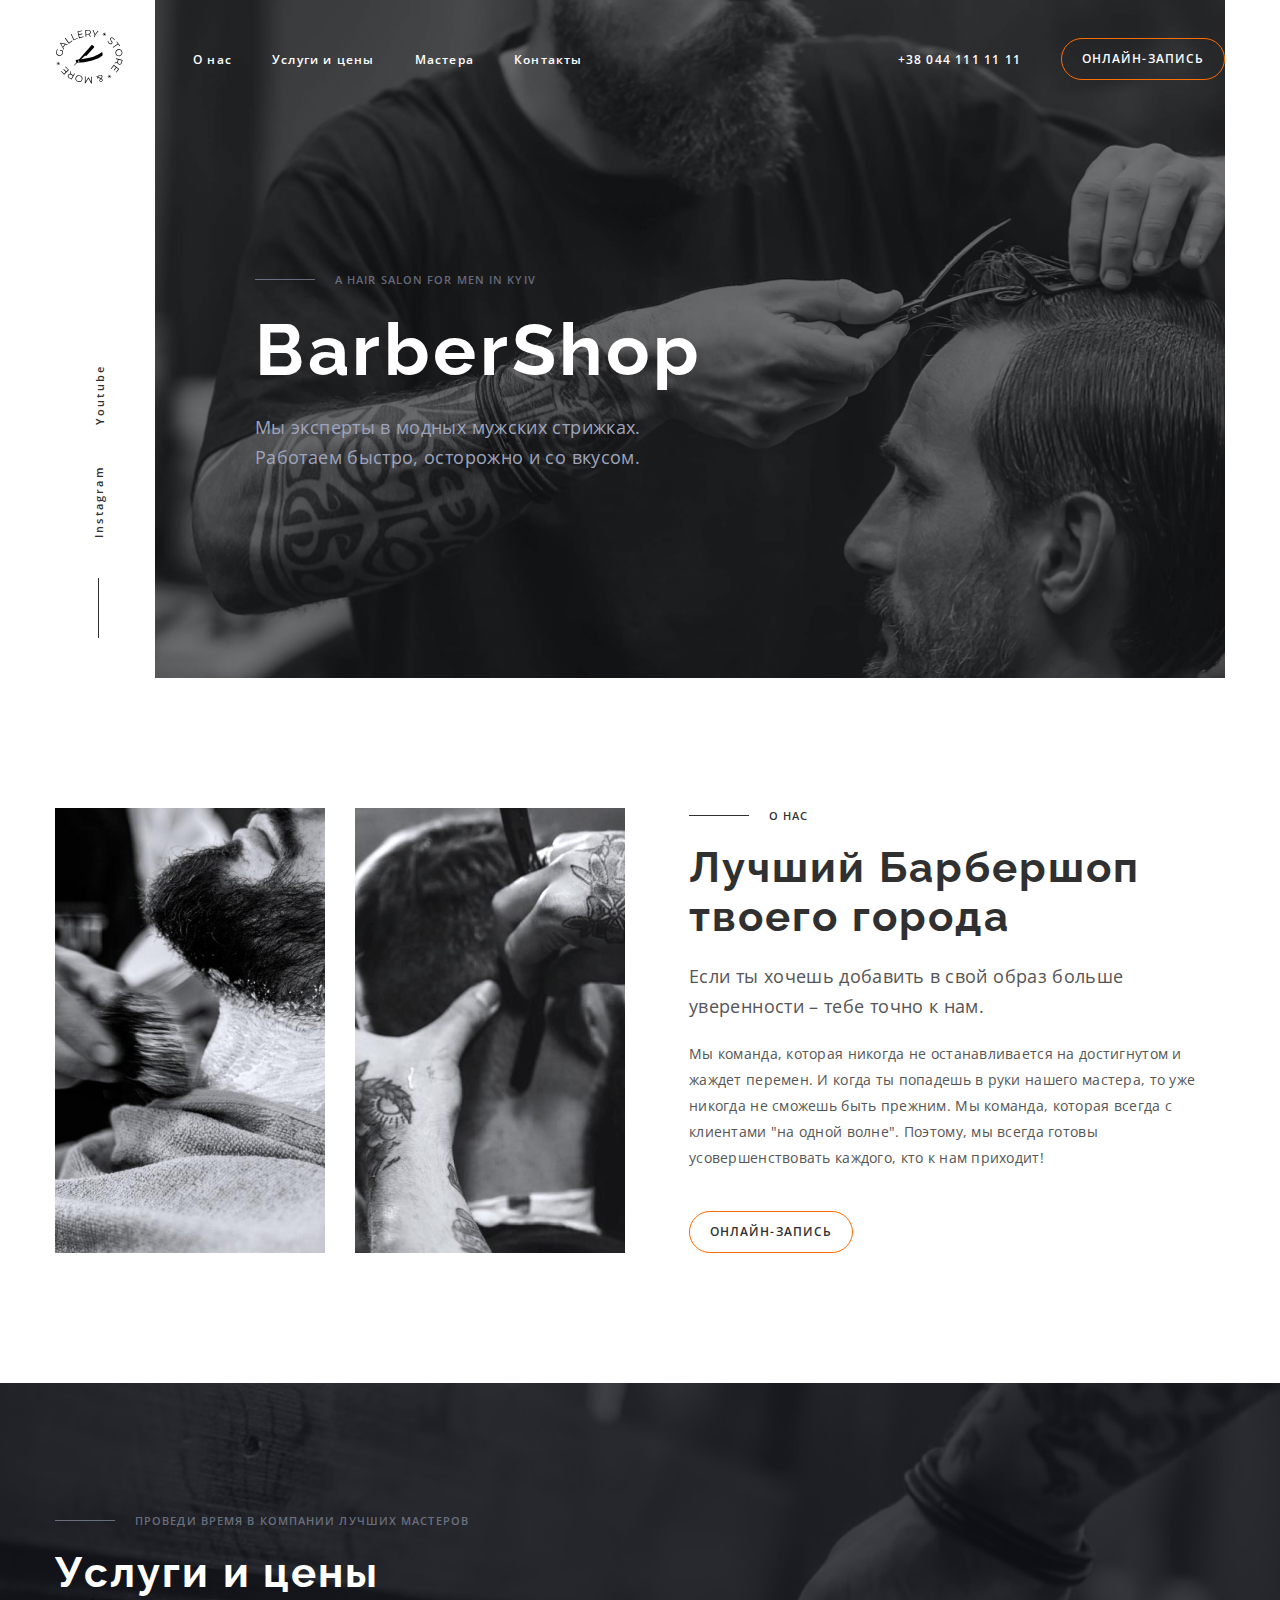
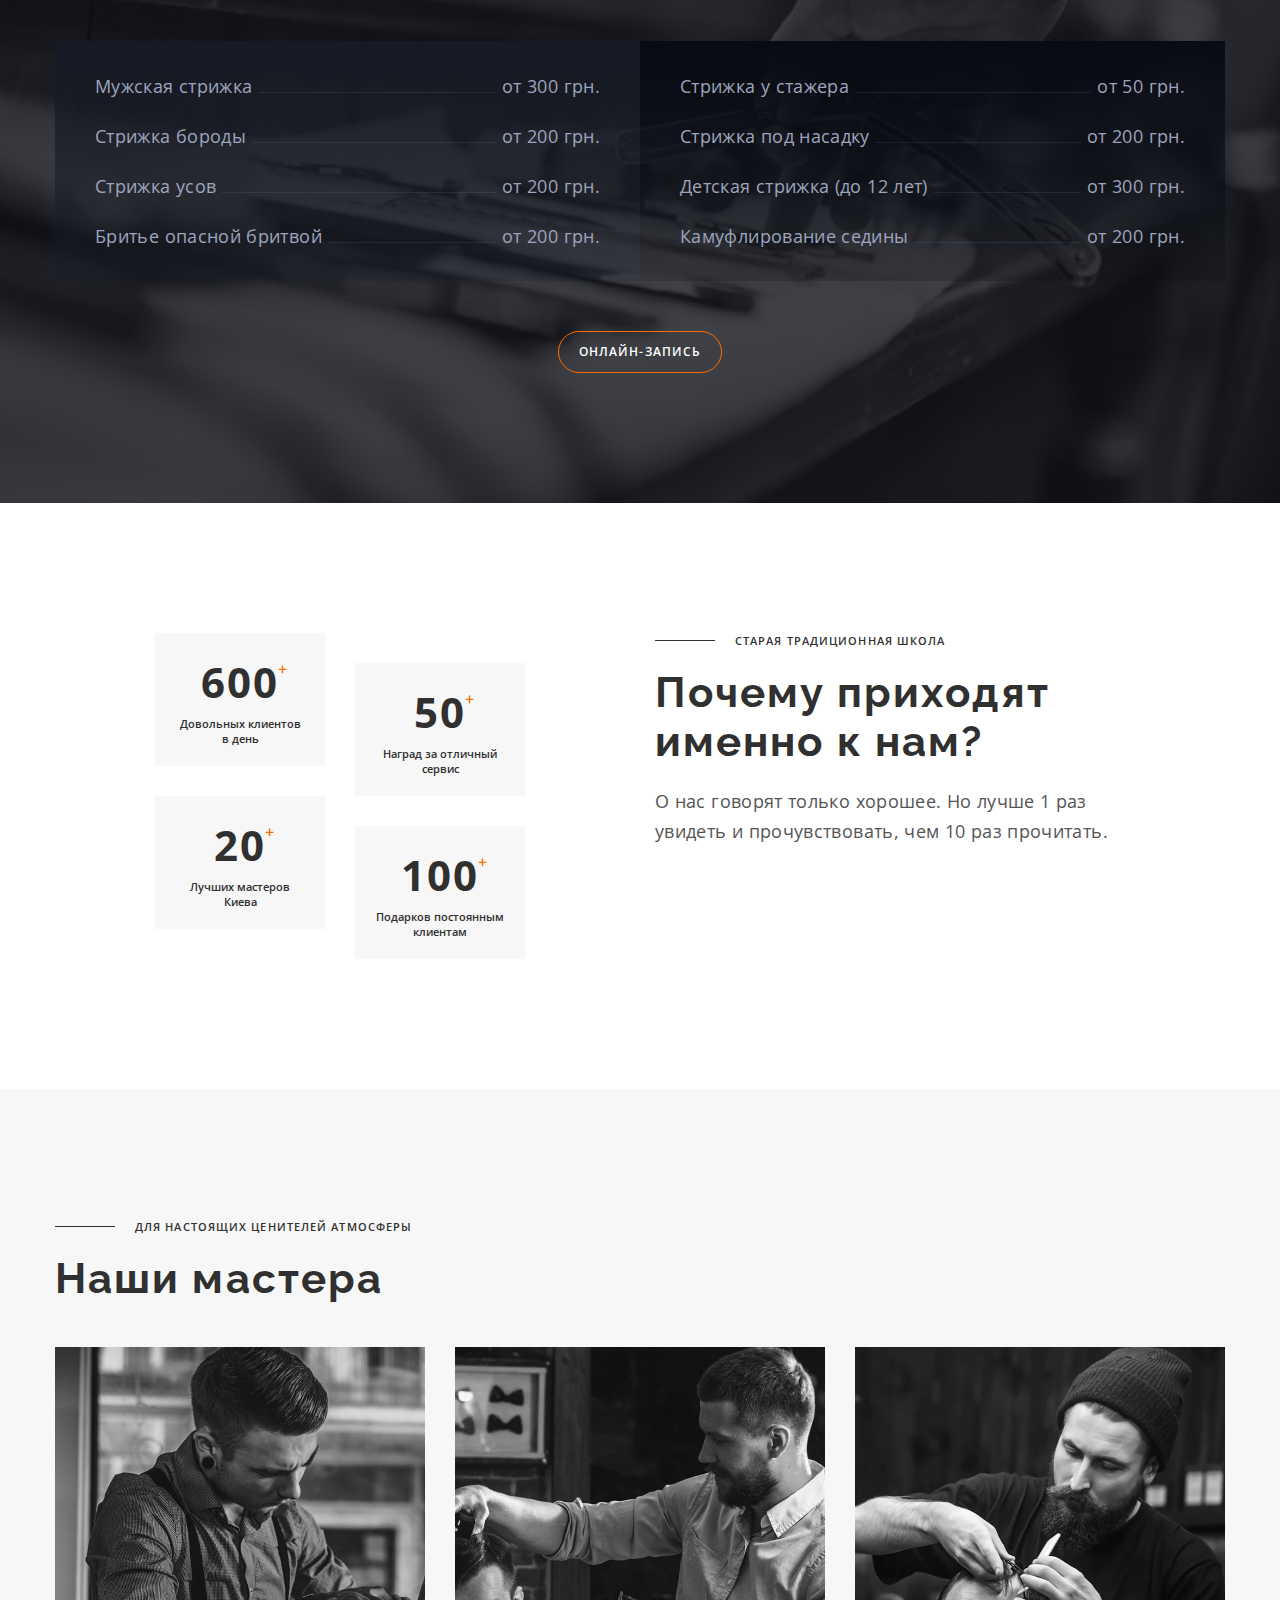
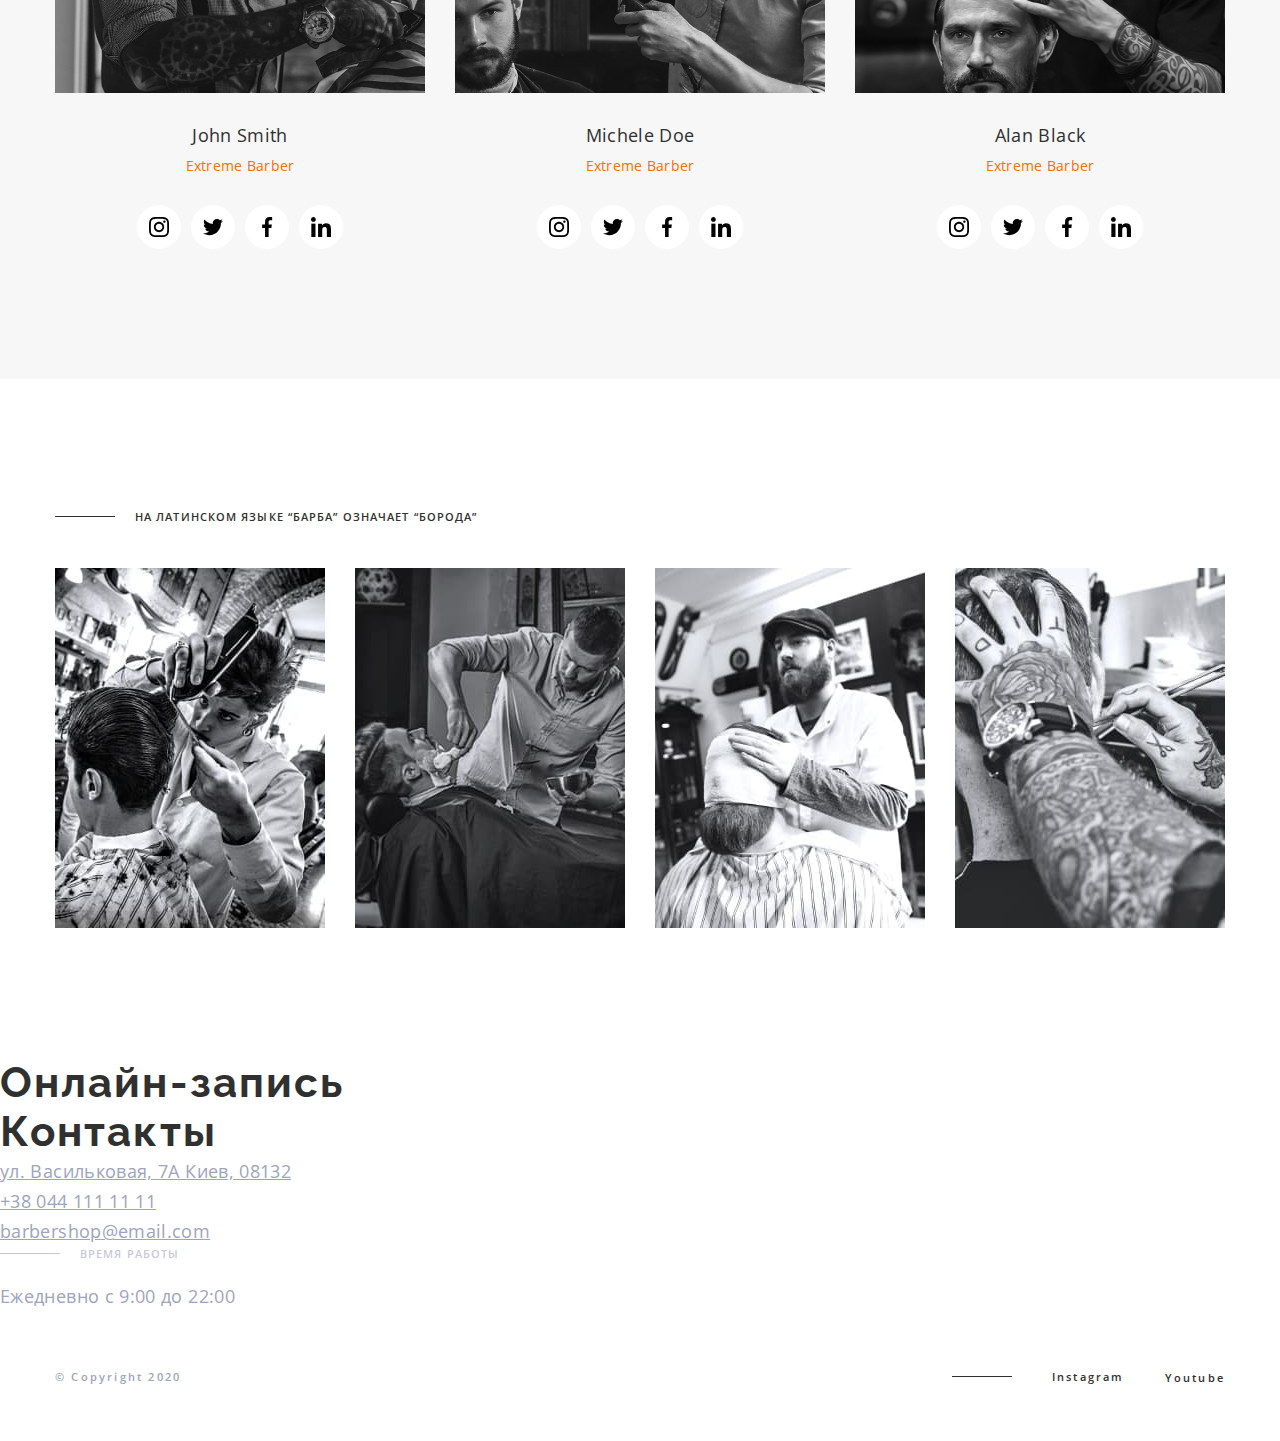
==== index.html @ 035ebb4a "initial commit corrected" ====
<!DOCTYPE html>
<html lang="ru">

<head>
    <meta charset="UTF-8" />
    <meta name="viewport" content="width=device-width, initial-scale=1.0" />
    <title>Barbershop</title>
    <link rel="stylesheet"
        href="https://cdnjs.cloudflare.com/ajax/libs/modern-normalize/1.0.0/modern-normalize.min.css">
    <link rel="preconnect" href="https://fonts.gstatic.com">
    <link
        href="https://fonts.googleapis.com/css2?family=Open+Sans:wght@400;600;700&family=Raleway:wght@700&display=swap"
        rel="stylesheet">
    <link rel="stylesheet" href="https://cdnjs.cloudflare.com/ajax/libs/animate.css/4.1.1/animate.min.css" />
    <link rel="stylesheet" href="./css/styles.css">
</head>

<body>
    <header class="header">
        <div class="container">
            <nav class="navigation">
                <a class="logo link animate__shakeX" href="/" aria-label="логотип сайта">
                    <svg class="logo__icon" width="68" height="54">
                        <use href="./images/sprite.svg#logo"></use>
                    </svg>
                </a>
                <ul class="navigation__list list">
                    <li class="navigation__list-item">
                        <a class="navigation__list-link link" href="#">О нас</a>
                    </li>
                    <li class="navigation__list-item">
                        <a class="navigation__list-link link" href="#">Услуги и цены</a>
                    </li>
                    <li class="navigation__list-item">
                        <a class="navigation__list-link link" href="#">Мастера</a>
                    </li>
                    <li class="navigation__list-item">
                        <a class="navigation__list-link link" href="#">Контакты</a>
                    </li>
                </ul>
            </nav>
            <address class="address">
                <a class="header__tel link" href="tel:+380441111111">+38 044 111 11 11</a>
            </address>
            <button class="modal-btn modal-btn_dark-theme" type="button" data-modal-open>онлайн-запись</button>
        </div>
    </header>
    <main>
        <!-- HERO -->
        <section class="hero">
            <div class="container">
                <div class="hero__left-side">
                    <ul class="social-links list">
                        <li class="social-links__item">
                            <a class="social-links__link link" href="#">Instagram</a>
                        </li>
                        <li class="social-links__item">
                            <a class="social-links__link link" href="#">Youtube</a>
                        </li>
                    </ul>
                </div>
                <div class="hero__right-side">
                    <p class="undertitle undertitle_dark-theme" lang="en">A hair salon for men in Kyiv</p>
                    <h1 class="hero__title" lang="en">BarberShop</h1>
                    <p class="description description_dark-theme">
                        Мы эксперты в модных мужских стрижках. Работаем быстро, осторожно и
                        со вкусом.
                    </p>
                </div>
            </div>
        </section>

        <!-- ABOUT -->
        <section class="about section">
            <div class="container">
                <ul class="about__list list">
                    <li class="about__list-item">
                        <img class="about__list-img" src="./images/about/about-img-1.jpg" alt="мастер бреет бороду"
                            width="270" height="445" />
                    </li>
                    <li class="about__list-item">
                        <img class="about__list-img" src="./images/about/about-img-2.jpg" alt="мастер стрижет"
                            width="270" height="445" />
                    </li>
                </ul>
                <div class="about__right-side">
                    <p class="undertitle undertitle_light-theme">О НАС</p>
                    <h2 class="title">Лучший Барбершоп твоего города</h2>
                    <p class="description description_light-theme">
                        Если ты хочешь добавить в свой образ больше уверенности – тебе точно
                        к нам.
                    </p>
                    <p class="about__text">
                        Мы команда, которая никогда не останавливается на достигнутом и
                        жаждет перемен. И когда ты попадешь в руки нашего мастера, то уже
                        никогда не сможешь быть прежним. Мы команда, которая всегда с
                        клиентами "на одной волне". Поэтому, мы всегда готовы
                        усовершенствовать каждого, кто к нам приходит!
                    </p>
                    <button class="modal-btn" type="button">онлайн-запись</button>
                </div>
            </div>
        </section>

        <!-- SERVICES -->
        <section class="services section">
            <div class="container">
                <p class="undertitle undertitle_dark-theme">Проведи время в компании лучших мастеров</p>
                <h2 class="title title_dark-theme">Услуги и цены</h2>
                <div class="services__list-wrapper">
                    <ul class="services__list list">
                        <li class="services__list-item">
                            <span class="services__list-item-name">Мужская стрижка</span>
                            <span class="services__list-item-underline" aria-hidden="true"></span>
                            <span class="services__list-item-price">от 300 грн.</span>
                        </li>
                        <li class="services__list-item"><span class="services__list-item-name">Стрижка
                                бороды</span> <span class="services__list-item-underline"></span><span
                                class="services__list-item-price">от 200 грн.</span></li>
                        <li class="services__list-item"><span class="services__list-item-name">Стрижка усов</span> <span
                                class="services__list-item-underline"></span><span class="services__list-item-price">от
                                200 грн.</span></li>
                        <li class="services__list-item"><span class="services__list-item-name">Бритье опасной
                                бритвой</span> <span class="services__list-item-underline"></span><span
                                class="services__list-item-price">от 200 грн.</span></li>
                    </ul>
                    <ul class="services__list list">
                        <li class="services__list-item"><span class="services__list-item-name">Cтрижка у
                                стажера</span> <span class="services__list-item-underline"></span><span
                                class="services__list-item-price">от 50 грн.</span></li>
                        <li class="services__list-item"><span class="services__list-item-name">Стрижка под
                                насадку</span> <span class="services__list-item-underline"></span><span
                                class="services__list-item-price">от 200 грн.</span></li>
                        <li class="services__list-item">
                            <span class="services__list-item-name">Детская стрижка (до 12 лет)</span> <span
                                class="services__list-item-underline"></span><span class="services__list-item-price">от
                                300 грн.</span>
                        </li>
                        <li class="services__list-item"><span class="services__list-item-name">Камуфлирование
                                седины</span> <span class="services__list-item-underline"></span><span
                                class="services__list-item-price">от 200 грн.</span></li>
                    </ul>
                </div>
                <button class="modal-btn modal-btn_dark-theme" type="button">онлайн-запись</button>
            </div>
        </section>

        <!-- ACHIEVMENTS  -->
        <section class="achievments section">
            <div class="container">
                <div class="achievments__left-side">
                    <ul class="achievments__list list">
                        <li class="achievments__list-item">
                            <p class="achievments__list-item-counter">600</p>
                            <p class="achievments__list-item-desc">Довольных клиентов в день</p>
                        </li>
                        <li class="achievments__list-item">
                            <p class="achievments__list-item-counter">50</p>
                            <p class="achievments__list-item-desc">Наград за отличный сервис</p>
                        </li>
                        <li class="achievments__list-item">
                            <p class="achievments__list-item-counter">20</p>
                            <p class="achievments__list-item-desc">Лучших мастеров Киева</p>
                        </li>
                        <li class="achievments__list-item">
                            <p class="achievments__list-item-counter">100</p>
                            <p class="achievments__list-item-desc">Подарков постоянным клиентам</p>
                        </li>
                    </ul>
                </div>
                <div class="achievments__right-side">
                    <p class="undertitle undertitle_light-theme">старая традиционная школа</p>
                    <h2 class="title">Почему приходят именно к нам?</h2>
                    <p class="description description_light-theme">
                        О нас говорят только хорошее. Но лучше 1 раз увидеть и
                        прочувствовать, чем 10 раз прочитать.
                    </p>
                </div>
            </div>
        </section>

        <!-- MASTERS -->
        <section class="masters section">
            <div class="container">
                <p class="undertitle undertitle_light-theme">для настоящих ценителей атмосферы</p>
                <h2 class="title">Наши мастера</h2>
                <ul class="masters__list list">
                    <li class="masters__list-item">
                        <img class="masters__list-img" src="./images/masters/master-1.jpg" alt="мастер стрижет клиента"
                            width="370" height="346" />
                        <div class="masters__list-content-wrapper">
                            <h3 class="masters__list-name" lang="en">John Smith</h3>
                            <p class="masters__list-position" lang="en">Extreme Barber</p>
                            <ul class="social-list list">
                                <li class="social-list__item">
                                    <a class="social-list__link" href="">
                                        <svg class="social-list__icon">
                                            <use href="./images/sprite.svg#instagram"></use>
                                        </svg>
                                    </a>
                                </li>
                                <li class="social-list__item">
                                    <a class="social-list__link" href="">
                                        <svg class="social-list__icon">
                                            <use href="./images/sprite.svg#twitter"></use>
                                        </svg>
                                    </a>
                                </li>
                                <li class="social-list__item">
                                    <a class="social-list__link" href="">
                                        <svg class="social-list__icon">
                                            <use href="./images/sprite.svg#facebook"></use>
                                        </svg>
                                    </a>
                                </li>
                                <li class="social-list__item">
                                    <a class="social-list__link" href="">
                                        <svg class="social-list__icon">
                                            <use href="./images/sprite.svg#linkedin"></use>
                                        </svg>
                                    </a>
                                </li>
                            </ul>
                        </div>
                    </li>
                    <li class="masters__list-item">
                        <img class="masters__list-img" src="./images/masters/master-2.jpg" alt="мастер стрижет клиента"
                            width="370" height="346" />
                        <div class="masters__list-content-wrapper">
                            <h3 class="masters__list-name" lang="en">Michele Doe</h3>
                            <p class="masters__list-position" lang="en">Extreme Barber</p>
                            <ul class="social-list list">
                                <li class="social-list__item">
                                    <a class="social-list__link" href="">
                                        <svg class="social-list__icon">
                                            <use href="./images/sprite.svg#instagram"></use>
                                        </svg>
                                    </a>
                                </li>
                                <li class="social-list__item">
                                    <a class="social-list__link" href="">
                                        <svg class="social-list__icon">
                                            <use href="./images/sprite.svg#twitter"></use>
                                        </svg>
                                    </a>
                                </li>
                                <li class="social-list__item">
                                    <a class="social-list__link" href="">
                                        <svg class="social-list__icon">
                                            <use href="./images/sprite.svg#facebook"></use>
                                        </svg>
                                    </a>
                                </li>
                                <li class="social-list__item">
                                    <a class="social-list__link" href="">
                                        <svg class="social-list__icon">
                                            <use href="./images/sprite.svg#linkedin"></use>
                                        </svg>
                                    </a>
                                </li>
                            </ul>
                        </div>
                    </li>
                    <li class="masters__list-item">
                        <img class="masters__list-img" src="./images/masters/master-3.jpg" alt="мастер стрижет клиента"
                            width="370" height="346" />
                        <div class="masters__list-content-wrapper">
                            <h3 class="masters__list-name" lang="en">Alan Black</h3>
                            <p class="masters__list-position" lang="en">Extreme Barber</p>
                            <ul class="social-list list">
                                <li class="social-list__item">
                                    <a class="social-list__link" href="">
                                        <svg class="social-list__icon">
                                            <use href="./images/sprite.svg#instagram"></use>
                                        </svg>
                                    </a>
                                </li>
                                <li class="social-list__item">
                                    <a class="social-list__link" href="">
                                        <svg class="social-list__icon">
                                            <use href="./images/sprite.svg#twitter"></use>
                                        </svg>
                                    </a>
                                </li>
                                <li class="social-list__item">
                                    <a class="social-list__link" href="">
                                        <svg class="social-list__icon">
                                            <use href="./images/sprite.svg#facebook"></use>
                                        </svg>
                                    </a>
                                </li>
                                <li class="social-list__item">
                                    <a class="social-list__link" href="">
                                        <svg class="social-list__icon">
                                            <use href="./images/sprite.svg#linkedin"></use>
                                        </svg>
                                    </a>
                                </li>
                            </ul>
                        </div>
                    </li>
                </ul>
            </div>
        </section>

        <!-- GALLERY -->
        <section class="gallery section">
            <div class="container">
                <h2 class="visually-hidden">галерея работ</h2>
                <p class="undertitle undertitle_light-theme">На латинском языке “барба” означает “борода”</p>
                <ul class="gallery__list list">
                    <li class="gallery__list-item">
                        <img class="gallery__list-img" src="./images/gallery/gallery-img-1.jpg"
                            alt="мастер стрижет клиента" width="270" height="360" />
                    </li>
                    <li class="gallery__list-item">
                        <img class="gallery__list-img" src="./images/gallery/gallery-img-2.jpg"
                            alt="мастер бреет бороду клиенту" width="270" height="360" />
                    </li>
                    <li class="gallery__list-item">
                        <img class="gallery__list-img" src="./images/gallery/gallery-img-3.jpg"
                            alt="мастер распаривает лицо клиенту" width="270" height="360" />
                    </li>
                    <li class="gallery__list-item">
                        <img class="gallery__list-img" src="./images/gallery/gallery-img-4.jpg"
                            alt="мастер стрижет клиента" width="270" height="360" />
                    </li>
                </ul>
            </div>
        </section>

        <!-- CONTACT -->
        <div>
            <!-- CONTACT FORM -->
            <section class="contact-form-section">
                <h2 class="title">Онлайн-запись</h2>
            </section>

            <!-- CONTACT INFORMATION -->
            <section class="contact-information">
                <h2 class="title">Контакты</h2>
                <address class="address">
                    <ul class="contact-list">
                        <li class="contact-list__item">
                            <a class="contact-list__link" href="https://goo.gl/maps/fSdhoyAyDwtJdrEC6"
                                target="_blank">ул. Васильковая, 7А Киев,
                                08132</a>
                        </li>
                        <li class="contact-list__item">
                            <a class="contact-list__link" href="tel:+380441111111">+38 044 111 11 11</a>
                        </li>
                        <li class="contact-list__item">
                            <a class="contact-list__link" href="mailto:barbershop@email.com">barbershop@email.com</a>
                        </li>
                    </ul>
                </address>
                <p class="undertitle undertitle_dark-theme">время работы</p>
                <p class="contact-information__date">Ежедневно <time>с 9:00 до 22:00</time></p>
            </section>
        </div>
    </main>
    <footer class="footer">
        <div class="container">
            <p class="copyright">&#xa9; Copyright 2020</p>
            <ul class="social-links list">
                <li class="social-links__item">
                    <a class="social-links__link link" href="#">Instagram</a>
                </li>
                <li class="social-links__item">
                    <a class="social-links__link link" href="#">Youtube</a>
                </li>
            </ul>
        </div>
    </footer>

    <div class="backdrop is-hidden" data-modal>
        <div class="modal">
            <button type="button" class="close-btn" data-modal-close>X</button>
            <form action="#" class="modal__form">
                <label class="modal__form-field">
                    Имя
                    <span class="modal__form-input-wrapper">
                        <input type="text" name="user_name" class="modal__form-input">
                        <span class="modal__form-icon"></span>
                    </span>
                </label>
                <label class="modal__form-field">
                    Телефон
                    <span class="modal__form-input-wrapper">
                        <input type="tel" name="user_tel" class="modal__form-input">
                        <span class="modal__form-icon"></span>
                    </span>
                </label>
                <label class="modal__form-field">
                    Комментарий
                    <textarea class="modal__form-message" name="user_message" placeholder="Введите текст"></textarea>
                </label>
                <input id="user-policy" type="checkbox" name="user_policy" value="accept-policy"
                    class="modal__form-policy visually-hidden">
                <label for="user-policy" class="modal__form-policy-text">Соглашаюсь с рассылкой и принимаю <a
                        href="#">Условия
                        договора</a></label>
                <button type="submit" class="modal__form-btn">Отправить</button>
            </form>
        </div>
    </div>

    <script src="./js/modal.js"></script>
</body>

</html>
---- css/styles.css ----
:root {
  --main-font: "Open Sans", sans-serif;
  --secondary-font: "Raleway", sans-serif;
  --accent-color: #ff6c00;
}

body {
  font-family: var(--main-font);
}

.list {
  list-style: none;
}

.link {
  text-decoration: none;
}

h1,
h2,
h3,
h4,
h5,
h6 {
  margin: 0;
}

ul,
ol {
  margin: 0;
  padding: 0;
}

p {
  margin: 0;
}

img {
  display: block;
}

.address {
  font-style: normal;
}

.container {
  width: 1200px;
  padding: 0 15px;
  margin: 0 auto;
}

.section {
  padding-top: 130px;
  padding-bottom: 130px;
}

.visually-hidden {
  position: absolute !important;
  clip: rect(1px 1px 1px 1px); /* IE6, IE7 */
  clip: rect(1px, 1px, 1px, 1px);
  padding: 0 !important;
  border: 0 !important;
  height: 1px !important;
  width: 1px !important;
  overflow: hidden;
}

/* =============== COMPONENTS ===============*/
.modal-btn {
  min-width: 160px;
  border: 1px solid var(--accent-color);
  border-radius: 25px;
  font-weight: 600;
  font-size: 12px;
  line-height: 1.333;
  letter-spacing: 0.09em;
  text-transform: uppercase;
  background-color: transparent;
  cursor: pointer;
  padding: 12px 20px;
  color: #303030;

  transition: all 250ms linear;
}

.modal-btn:hover,
.modal-btn:focus {
  background-color: var(--accent-color);
  color: #fff;
}

.modal-btn_dark-theme {
  color: #fff;
}

.hero .social-links {
  transform: rotate(-90deg) translateX(-18px);
  transform-origin: left top;
}

.social-links {
  display: flex;
}

.social-links__item:first-child {
  display: flex;
  align-items: center;
}

.social-links__item:first-child::before {
  display: block;
  content: "";
  width: 60px;
  height: 1px;
  background-color: #303030;
  margin-right: 40px;
}

.social-links__item:not(:last-child) {
  margin-right: 40px;
}

.social-links__link {
  font-weight: 600;
  font-size: 11px;
  line-height: 1.364;
  letter-spacing: 0.2em;
  color: #303030;
  transition: color 250ms linear;
}

.social-links__link:hover,
.social-links__link:focus {
  color: var(--accent-color);
}

.undertitle {
  display: flex;
  align-items: center;
  font-weight: 600;
  font-size: 11px;
  line-height: 1.364;
  letter-spacing: 0.1em;
  text-transform: uppercase;
  margin-bottom: 20px;
}

.undertitle::before {
  content: "";
  width: 60px;
  height: 1px;
  margin-right: 20px;
}

.undertitle_light-theme {
  color: #303030;
}

.undertitle_light-theme::before {
  background-color: #303030;
}

.undertitle_dark-theme {
  color: rgba(157, 164, 189, 0.6);
}

.undertitle_dark-theme::before {
  background-color: rgba(157, 164, 189, 0.6);
}

.description {
  font-weight: 400;
  font-size: 18px;
  line-height: 1.667;
  letter-spacing: 0.02em;
  color: #9da4bd;
}

.description_light-theme {
  color: #555555;
}

.description_dark-theme {
  color: #9da4bd;
}

.title {
  font-family: var(--secondary-font);
  font-weight: 700;
  font-size: 42px;
  line-height: 1.167;
  letter-spacing: 0.05em;
  color: #303030;
}

.title_light-theme {
  color: #303030;
}

.title_dark-theme {
  color: #ffffff;
}

/* =============== END COMPONENTS ===============*/

/* =============== HEADER ===============*/
.header {
  position: absolute;
  width: 100%;
  padding-top: 30px;
  padding-bottom: 30px;
}

.header .container {
  display: flex;
  align-items: center;
}

.header .logo {
  margin-right: 70px;
  animation-duration: 2000ms;
}

.header .address {
  margin-left: auto;
  margin-right: 40px;
}

.navigation {
  display: flex;
  align-items: center;
}

.navigation__list {
  display: flex;
}

.navigation__list-item:not(:last-child) {
  margin-right: 40px;
}

.navigation__list-link,
.header__tel {
  font-weight: 600;
  font-size: 12px;
  line-height: 1.333;
  letter-spacing: 0.1em;
  color: #ffffff;

  transition: color 250ms linear;
}

.navigation__list-link:hover,
.navigation__list-link:focus,
.header__tel:hover,
.header__tel:focus {
  color: var(--accent-color);
}

/* =============== END HEADER ===============*/

/* =============== HERO ===============*/
.hero .container {
  display: flex;
}

.hero__left-side {
  display: flex;
  align-items: flex-end;
  padding-left: 34px;
  padding-bottom: 40px;
  width: 100px;
}

.hero .description {
  width: 400px;
}

.hero__right-side {
  background-color: #333;
  background-image: linear-gradient(
      rgba(25, 28, 38, 0.2),
      rgba(25, 28, 38, 0.2)
    ),
    url("../images/hero/bg.jpg");
  background-repeat: no-repeat;
  background-size: cover;
  flex-grow: 1;
  padding-left: 100px;
  padding-top: 272px;
  padding-bottom: 206px;
}

.hero__title {
  font-family: var(--secondary-font);
  font-weight: 700;
  font-size: 72px;
  line-height: 1.181;
  letter-spacing: 0.05em;
  color: #ffffff;
  margin-bottom: 20px;
}

/* =============== END HERO ===============*/

/* =============== ABOUT ===============*/
.about .container {
  display: flex;
}

.about .title {
  margin-bottom: 20px;
}

.about .description {
  margin-bottom: 20px;
}

.about__list {
  display: flex;
}

.about__list-item:not(:last-child) {
  margin-right: 30px;
}

.about__right-side {
  padding-left: 64px;
}

.about__text {
  font-weight: 400;
  font-size: 14px;
  line-height: 1.857;
  letter-spacing: 0.02em;
  color: #555555;
  margin-bottom: 40px;
}
/* =============== END ABOUT ===============*/

/* =============== SERVICES ===============*/
.services {
  background-color: #111319;
  background-image: url("../images/services/bg.png");
  background-repeat: no-repeat;
  background-size: cover;
}
.services .title {
  margin-bottom: 44px;
}

.services .modal-btn {
  display: block;
  margin: 0 auto;
}

.services__list-wrapper {
  display: flex;
  flex-wrap: wrap;
  margin-bottom: 50px;
}

.services__list {
  width: 50%;
  padding: 30px 40px;
  background-image: linear-gradient(180deg, #171a24 0%, #171a2433 100%);
}

/* 
4n - 1

4 * 0 - 1 = -1;
4 * 1 - 1 = 3;
4 * 2 - 1 = 7;
4 * 3 - 1 = 11;

4n - 2
4 * 0 - 2 = -2;
4 * 1 - 2 = 2;
4 * 2 - 2 = 6;
4 * 3 - 2 = 10;


2,3,6,7,10,11
*/

.services__list:nth-child(4n-1),
.services__list:nth-child(4n-2) {
  background-image: linear-gradient(
    180deg,
    #090b13 0%,
    rgba(9, 11, 19, 0.2) 100%
  );
}

/* .services__list:nth-child(odd) {
  background-image: linear-gradient(180deg, #171a24 0%, #171a2433 100%);
}

.services__list:nth-child(even) {
  background-image: linear-gradient(
    180deg,
    #090b13 0%,
    rgba(9, 11, 19, 0.2) 100%
  );
} */

.services__list-item {
  display: flex;
  align-items: baseline;
}

.services__list-item:not(:last-child) {
  margin-bottom: 20px;
}

.services__list-item-underline {
  flex-grow: 1;
  height: 1px;
  background-color: rgba(157, 164, 189, 0.12);
  margin: 0 6px;
}

.services__list-item-name,
.services__list-item-price {
  font-weight: 400;
  font-size: 18px;
  line-height: 1.667;
  letter-spacing: 0.02em;
  color: #9da4bd;
}
/* =============== END SERVICES ===============*/

/* =============== ACHIEVMENTS ===============*/
.achievments .container {
  display: flex;
}

.achievments .title {
  margin-bottom: 20px;
}

.achievments .description {
  padding-right: 106px;
}

.achievments__left-side {
  width: 470px;
  flex-shrink: 0;
  padding-left: 100px;
}

.achievments__right-side {
  padding-left: 130px;
}

.achievments__list {
  display: flex;
  flex-wrap: wrap;
  align-items: flex-start;
}

.achievments__list-item {
  width: 170px;
  min-height: 133px;
  padding: 20px;
  background-color: #f7f7f7;
}

.achievments__list-item:not(:nth-child(even)) {
  margin-right: 30px;
}

.achievments__list-item:nth-child(even) {
  margin-top: 30px;
}

.achievments__list-item-counter {
  position: relative;
  width: max-content;
  font-weight: 700;
  font-size: 42px;
  line-height: 1.357;
  text-align: center;
  letter-spacing: 0.05em;
  color: #303030;
  margin: 0 auto;
  margin-bottom: 6px;
}

.achievments__list-item-counter::after {
  position: absolute;
  top: 12px;
  right: -8px;
  content: "";
  width: 9px;
  height: 9px;
  background-image: url("../images/achievments/plus.svg");
}

.achievments__list-item-desc {
  font-weight: 600;
  font-size: 11px;
  line-height: 1.363;
  text-align: center;
  color: #303030;
}

/* =============== END ACHIEVMENTS ===============*/

/* =============== MASTERS ===============*/
.masters {
  background-color: #f7f7f7;
}

.masters .title {
  margin-bottom: 44px;
}

.masters__list-content-wrapper {
  padding-top: 30px;
  padding-left: 82px;
  padding-right: 82px;
}

.masters__list {
  display: flex;
  justify-content: space-between;
}

.masters__list-name {
  font-weight: 400;
  font-size: 18px;
  line-height: 1.389;
  text-align: center;
  letter-spacing: 0.02em;
  color: #303030;
  margin-bottom: 8px;
}

.masters__list-position {
  font-weight: 400;
  font-size: 14px;
  line-height: 1.357;
  text-align: center;
  letter-spacing: 0.02em;
  color: var(--accent-color);
  margin-bottom: 30px;
}

.social-list {
  display: flex;
  justify-content: space-between;
}

.social-list__link {
  display: flex;
  justify-content: center;
  align-items: center;
  width: 44px;
  height: 44px;
  border-radius: 50%;
  background-color: #fff;

  transition: background-color 250ms linear;
}

.social-list__link:hover,
.social-list__link:focus {
  background-color: #000;
}

.social-list__link:hover .social-list__icon,
.social-list__link:focus .social-list__icon {
  fill: var(--accent-color);
}

.social-list__icon {
  width: 20px;
  height: 20px;
  transition: fill 250ms linear;
}
/* =============== END MASTERS ===============*/

/* =============== GALLERY ===============*/
.gallery .undertitle {
  margin-bottom: 44px;
}

.gallery__list {
  display: flex;
  justify-content: space-between;
}
/* =============== END GALLERY ===============*/

/* =============== CONTACT FORM ===============*/

/* =============== END CONTACT FORM ===============*/

/* =============== CONTACT INFORMATION ===============*/
.contact-list__link,
.contact-information__date {
  font-weight: 400;
  font-size: 18px;
  line-height: 1.667;
  letter-spacing: 0.02em;
  color: #9da4bd;
}

/* =============== END CONTACT INFORMATION ===============*/

/* =============== FOOTER ===============*/
.footer {
  padding: 56px 0;
}

.footer .container {
  display: flex;
  align-items: center;
  justify-content: space-between;
}

.copyright {
  font-weight: 600;
  font-size: 11px;
  line-height: 1.364;
  letter-spacing: 0.2em;
  color: #9da4bd;
}
/* =============== END FOOOTER ===============*/

/* =============== BACKDROP ===============*/
.backdrop {
  position: fixed;
  left: 0;
  top: 0;
  z-index: 100;
  width: 100%;
  height: 100%;
  background-color: rgba(0, 0, 0, 0.5);

  transition: all 500ms linear;
}

.backdrop.is-hidden {
  transition: all 500ms linear 500ms;
}

.backdrop.is-hidden .modal {
  transform: translate(-50%, -50%) scale(0);
  transition: transform 500ms linear 0ms;
}

.modal {
  position: absolute;
  top: 50%;
  left: 50%;
  transform: translate(-50%, -50%) scale(1);
  width: 528px;
  min-height: 581px;
  background-color: #fff;
  padding: 40px;
  transition: transform 500ms linear 500ms;
}

.close-btn {
  position: absolute;
  top: 8px;
  right: 8px;
  width: 30px;
  height: 30px;
  background-color: #fff;
  border: 1px solid rgba(0, 0, 0, 0.1);
  border-radius: 50%;
  cursor: pointer;
}

.is-hidden {
  opacity: 0;
  visibility: hidden;
  pointer-events: none;
}

.modal__form {
  display: flex;
  flex-direction: column;
}

.modal__form-field {
  margin-bottom: 10px;
}

.modal__form-input-wrapper {
  position: relative;
  display: block;
  margin-top: 4px;
}

.modal__form-input {
  width: 100%;
  height: 40px;
  border: 1px solid rgba(33, 33, 33, 0.2);
  border-radius: 4px;
  padding-left: 42px;
  transition: border-color 250ms linear;
}

.modal__form-input:focus {
  outline: none;
  border-color: var(--accent-color);
}

.modal__form-input:focus + .modal__form-icon {
  background-color: var(--accent-color);
}

.modal__form-icon {
  position: absolute;
  top: 50%;
  left: 12px;
  transform: translateY(-50%);
  display: block;
  width: 18px;
  height: 18px;
  background-color: teal;
  transition: background-color 250ms linear;
}

.modal__form-message {
  width: 100%;
  height: 120px;
  border: 1px solid rgba(33, 33, 33, 0.2);
  border-radius: 4px;
  padding: 12px 16px;
  margin-top: 4px;
  resize: none;
  transition: border-color 250ms linear;
}

.modal__form-message:focus {
  outline: none;
  border-color: var(--accent-color);
}

.modal__form-policy:checked + .modal__form-policy-text::before {
  background-color: var(--accent-color);
  border: 4px solid #fff;
}

.modal__form-policy-text {
  margin-bottom: 20px;
}

.modal__form-policy-text::before {
  display: inline-block;
  width: 16px;
  height: 16px;
  outline: 1px solid #000;
  content: "";
  margin-right: 10px;
}

.modal__form-btn {
  display: block;
  width: 200px;
  border: 1px solid var(--accent-color);
  border-radius: 25px;
  font-weight: 600;
  font-size: 12px;
  line-height: 1.333;
  letter-spacing: 0.09em;
  text-transform: uppercase;
  background-color: transparent;
  cursor: pointer;
  padding: 12px 20px;
  color: #303030;
  margin: 0 auto;

  transition: all 250ms linear;
}

.modal__form-btn:hover,
.modal__form-btn:focus {
  background-color: var(--accent-color);
  color: #fff;
}

/* .modal__form-message::placeholder {
  text-transform: uppercase;
} */
/* =============== END BACKDROP ===============*/
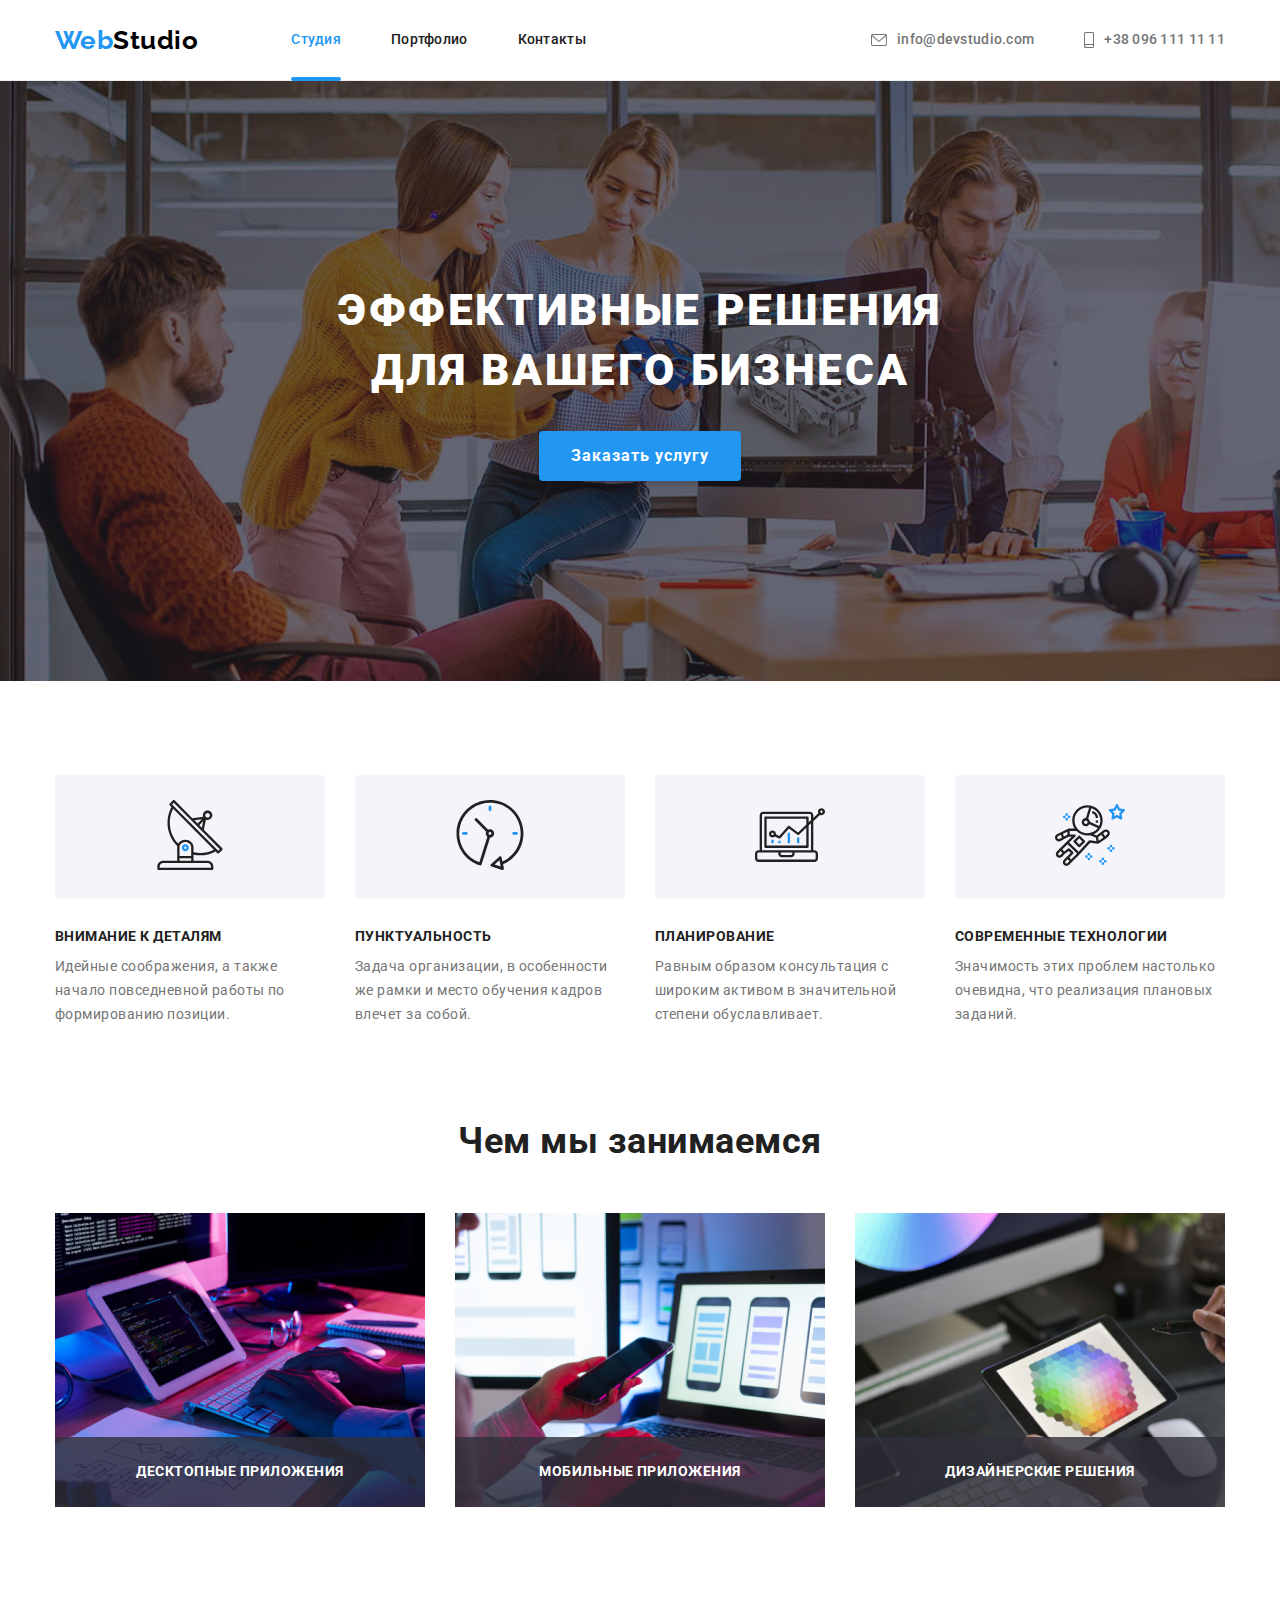
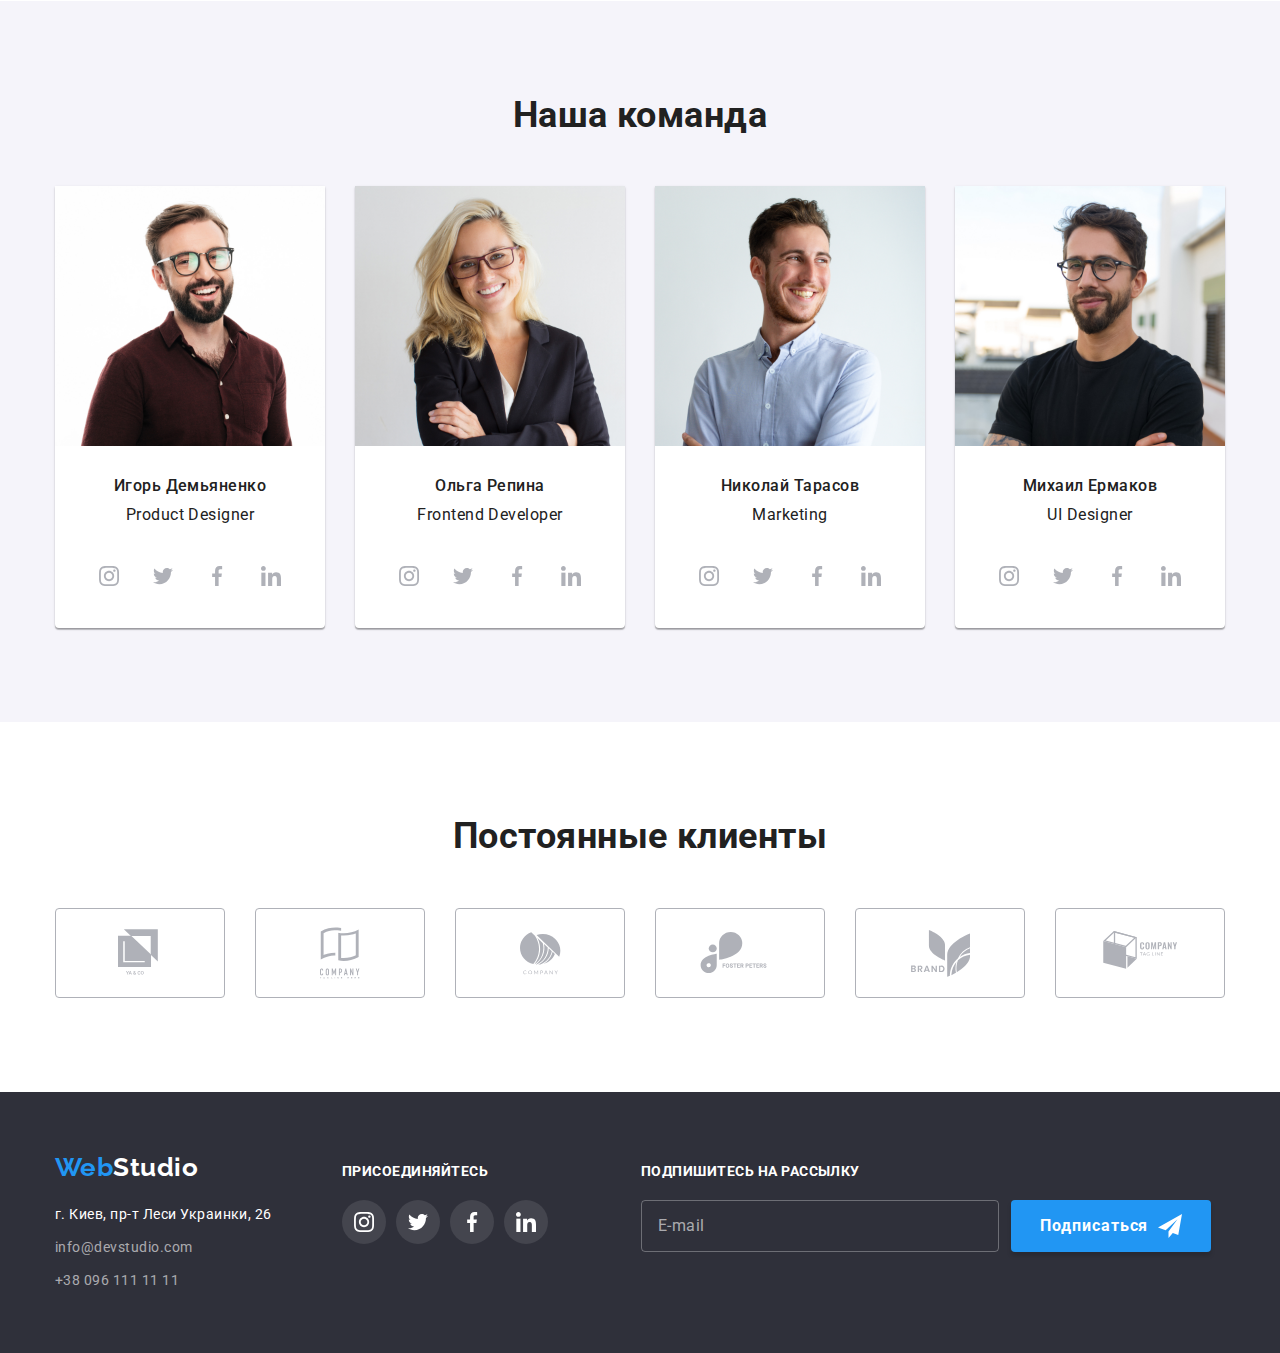
==== commit 2dc7cbe7: "initial commit" ====
--- a/index.html
+++ b/index.html
@@ -1,411 +1,484 @@
 <!DOCTYPE html>
 <html lang="ru">
-
-<head>
+  <head>
     <meta charset="UTF-8" />
     <meta name="viewport" content="width=device-width, initial-scale=1.0" />
-    <title>Barbershop</title>
-    <link rel="stylesheet"
-        href="https://cdnjs.cloudflare.com/ajax/libs/modern-normalize/1.0.0/modern-normalize.min.css">
+    <link rel="stylesheet" href="https://cdnjs.cloudflare.com/ajax/libs/modern-normalize/1.0.0/modern-normalize.min.css">
     <link rel="preconnect" href="https://fonts.gstatic.com">
-    <link
-        href="https://fonts.googleapis.com/css2?family=Open+Sans:wght@400;600;700&family=Raleway:wght@700&display=swap"
-        rel="stylesheet">
+    <link href="https://fonts.googleapis.com/css2?family=Raleway:wght@700&family=Roboto:wght@400;500;700;900&display=swap" rel="stylesheet"/>
     <link rel="stylesheet" href="https://cdnjs.cloudflare.com/ajax/libs/animate.css/4.1.1/animate.min.css" />
-    <link rel="stylesheet" href="./css/styles.css">
-</head>
-
-<body>
+    <link rel="stylesheet" href="./css/common.css">
+    <link rel="stylesheet" href="./css/main.css">
+    <title>Главная</title>
+  </head>
+  <body>
+    <!--Шапка сайта-->
     <header class="header">
+      <div class="container">
+        <nav class="site-nav">
+          <a class="logo link animate__bounceIn" href="./index.html" lang="en" aria-label="логотип кампании">Web<span
+              class="header-logo">Studio</span>
+          </a>
+          <ul class="site-nav list">
+            <li class="site-nav-item">
+              <a class="site-nav link current" href="./index.html">Студия</a>
+            </li>
+            <li class="site-nav-item">
+              <a class="site-nav link" href="./portfolio.html">Портфолио</a>
+            </li>
+            <li class="site-nav-item">
+              <a class="site-nav link" href="">Контакты</a>
+            </li>
+          </ul>
+        </nav>
+        <address class="header-address">
+          <ul class="header-address list">
+            <li class="header-address-item">
+              <a class="header-address link" href="mailto:info@devstudio.com">
+                <svg class="mail-icon" width="16px" height="12px">
+                  <use href="./images/sprite.svg#icon-envelope"></use>
+                </svg>
+                info@devstudio.com
+              </a>
+            </li>
+            <li class="header-address-item">
+              <a class="header-address link" href="tel:+380961111111">
+                <svg class="tel-icon" width="10px" height="16px">
+                  <use href="./images/sprite.svg#icon-smartphone"></use>
+                </svg>
+                +38 096 111 11 11</a>
+            </li>
+          </ul>
+        </address>
+      </div>
+    </header>
+      <!--Уникальный контент-->
+      <main>
+        <!--Герой-->
+        <section class="hero">
+          <h1 class="hero-title">
+          Эффективные решения для вашего бизнеса
+          </h1>
+          <button class="hero-button" type="button" data-modal-open>Заказать услугу</button>
+          </section>
+          <!--Наши особенности. Логический заголовок h2 потом убрать-->
+          <section class="our-features section">
+          <div class="container">
+            <h2 class="visually-hidden">Наши особенности</h2>
+            <ul class="our-features list">
+              <li class="our-features-item">
+                <div class="our-features-icon">
+                  <svg width="70px" height="70px">
+                    <use href="./images/sprite.svg#icon-antenna"></use>
+                </svg>
+                </div>
+                <h3 class="our-features-headline">
+                  Внимание к деталям
+                </h3>
+                <p class="our-features-paragraph">
+                  Идейные соображения, а также начало повседневной работы по формированию позиции.
+                </p>
+              </li>
+              <li class="our-features-item">
+                <div class="our-features-icon">
+                  <svg width="70px" height="70px">
+                    <use href="./images/sprite.svg#icon-clock"></use>
+                </svg>
+                </div>
+                <h3 class="our-features-headline">
+                  Пунктуальность
+                </h3>
+                <p class="our-features-paragraph">
+                  Задача организации, в особенности же рамки и место обучения кадров влечет за собой.
+                </p>
+              </li>
+              <li class="our-features-item">
+                <div class="our-features-icon">
+                  <svg width="70px" height="70px">
+                    <use href="./images/sprite.svg#icon-diagram"></use>
+                </svg>
+                </div>
+                <h3 class="our-features-headline">
+                  Планирование
+                </h3>
+                <p class="our-features-paragraph">
+                  Равным образом консультация с широким активом в значительной степени обуславливает.
+                </p>
+              </li>
+              <li class="our-features-item">
+                <div class="our-features-icon">
+                  <svg width="70px" height="70px">
+                    <use href="./images/sprite.svg#icon-astronaut"></use>
+                </svg>
+                </div>
+                <h3 class="our-features-headline">
+                  Современные технологии
+                </h3>
+                <p class="our-features-paragraph">
+                  Значимость этих проблем настолько очевидна, что реализация плановых заданий.
+                </p>
+              </li>
+            </ul>
+          </div>
+        </section>
+        <!--Чем мы занимаеся-->
+        <section class="our-projects section">
+          <div class="container">
+            <h2 class="section-heading">
+              Чем мы занимаемся
+            </h2>
+            <ul class="our-projects list">
+              <li class="our-projects-item">
+                <img class="our-projects img-responsive" src="./images/what-we-do/what-we-do-1.jpg"
+                  alt="человек печатает на клавиатуре" width="370" height="294">
+                  <h3 class="our-projects-headline">Десктопные приложения</h3>
+              </li>
+              <li class="our-projects-item">
+                <img class="our-projects img-responsive" src="./images/what-we-do/what-we-do-2.jpg" alt="человек держит смартфон"
+                  width="370" height="294">
+                  <h3 class="our-projects-headline">Мобильные приложения</h3>
+              </li>
+              <li class="our-projects-item">
+                <img class="our-projects img-responsive" src="./images/what-we-do/what-we-do-3.jpg" alt="человек держит планшет"
+                  width="370" height="294">
+                  <h3 class="our-projects-headline">Дизайнерские решения</h3>
+              </li>
+            </ul>
+          </div>
+        </section>
+        <!--Наша команда-->
+        <section class="our-team section">
+          <div class="container">
+            <h2 class="section-heading">
+              Наша команда
+            </h2>
+            <ul class="our-team list">
+              <li class="our-team-item">
+                <img class="our-team img-responsive" src="./images/our-team/img.jpg" alt="Первый член команды" width="270"
+                  height="260">
+                <h3 class="our-team-headline">
+                  Игорь Демьяненко
+                </h3>
+                <p class="our-team-paragraph" lang="en">
+                  Product Designer
+                </p>
+                <ul class="social list">
+                  <li class="social-item">
+                    <a class="social-icon link" href="">
+                      <svg class="social-icon-image" width="20px" height="20px">
+                      <use href="./images/sprite.svg#icon-instagram"></use>
+                      </svg>
+                    </a>
+                  </li>
+                  <li class="social-item">
+                    <a class="social-icon link" href="">
+                      <svg class="social-icon-image" width="20px" height="20px">
+                        <use href="./images/sprite.svg#icon-twitter"></use>
+                      </svg>
+                    </a>
+                  </li>
+                  <li class="social-item">
+                    <a class="social-icon link" href="">
+                      <svg class="social-icon-image" width="20px" height="20px">
+                        <use href="./images/sprite.svg#icon-facebook"></use>
+                      </svg>
+                    </a>
+                  </li>
+                  <li class="social-item">
+                    <a class="social-icon link" href="">
+                      <svg class="social-icon-image" width="20px" height="20px">
+                        <use href="./images/sprite.svg#icon-linkedin"></use>
+                      </svg>
+                    </a>
+                  </li>
+                </ul>
+              </li>
+              <li class="our-team-item">
+                <img class="our-team img-responsive" src="./images/our-team/img-1.jpg" alt="Второй член команды" width="270"
+                  height="260">
+                <h3 class="our-team-headline">
+                  Ольга Репина
+                </h3>
+                <p class="our-team-paragraph" lang="en">
+                  Frontend Developer
+                </p>
+                <ul class="social list">
+                  <li class="social-item">
+                    <a class="social-icon link" href="">
+                      <svg class="social-icon-image" width="20px" height="20px">
+                        <use href="./images/sprite.svg#icon-instagram"></use>
+                      </svg>
+                    </a>
+                  </li>
+                  <li class="social-item">
+                    <a class="social-icon link" href="">
+                      <svg class="social-icon-image" width="20px" height="20px">
+                        <use href="./images/sprite.svg#icon-twitter"></use>
+                      </svg>
+                    </a>
+                  </li>
+                  <li class="social-item">
+                    <a class="social-icon link" href="">
+                      <svg class="social-icon-image" width="20px" height="20px">
+                        <use href="./images/sprite.svg#icon-facebook"></use>
+                      </svg>
+                    </a>
+                  </li>
+                  <li class="social-item">
+                    <a class="social-icon link" href="">
+                      <svg class="social-icon-image" width="20px" height="20px">
+                        <use href="./images/sprite.svg#icon-linkedin"></use>
+                      </svg>
+                    </a>
+                  </li>
+                </ul>
+              </li>
+              <li class="our-team-item">
+                <img class="our-team img-responsive" src="./images/our-team/img-2.jpg" alt="Третий член команды" width="270"
+                  height="260">
+                <h3 class="our-team-headline">
+                  Николай Тарасов
+                </h3>
+                <p class="our-team-paragraph" lang="en">
+                  Marketing
+                </p>
+                <ul class="social list">
+                  <li class="social-item">
+                    <a class="social-icon link" href="">
+                      <svg class="social-icon-image" width="20px" height="20px">
+                        <use href="./images/sprite.svg#icon-instagram"></use>
+                      </svg>
+                    </a>
+                  </li>
+                  <li class="social-item">
+                    <a class="social-icon link" href="">
+                      <svg class="social-icon-image" width="20px" height="20px">
+                        <use href="./images/sprite.svg#icon-twitter"></use>
+                      </svg>
+                    </a>
+                  </li>
+                  <li class="social-item">
+                    <a class="social-icon link" href="">
+                      <svg class="social-icon-image" width="20px" height="20px">
+                        <use href="./images/sprite.svg#icon-facebook"></use>
+                      </svg>
+                    </a>
+                  </li>
+                  <li class="social-item">
+                    <a class="social-icon link" href="">
+                      <svg class="social-icon-image" width="20px" height="20px">
+                        <use href="./images/sprite.svg#icon-linkedin"></use>
+                      </svg>
+                    </a>
+                  </li>
+                </ul>
+              </li>
+              <li class="our-team-item">
+                <img class="our-team img-responsive" src="./images/our-team/img-3.jpg" alt="Четвертый член команды" width="270"
+                  height="260">
+                <h3 class="our-team-headline">
+                  Михаил Ермаков
+                </h3>
+                <p class="our-team-paragraph" lang="en">
+                  UI Designer
+                </p>
+                <ul class="social list">
+                  <li class="social-item">
+                    <a class="social-icon link" href="">
+                      <svg class="social-icon-image" width="20px" height="20px">
+                        <use href="./images/sprite.svg#icon-instagram"></use>
+                      </svg>
+                    </a>
+                  </li>
+                  <li class="social-item">
+                    <a class="social-icon link" href="">
+                      <svg class="social-icon-image" width="20px" height="20px">
+                        <use href="./images/sprite.svg#icon-twitter"></use>
+                      </svg>
+                    </a>
+                  </li>
+                  <li class="social-item">
+                    <a class="social-icon link" href="">
+                      <svg class="social-icon-image" width="20px" height="20px">
+                        <use href="./images/sprite.svg#icon-facebook"></use>
+                      </svg>
+                    </a>
+                  </li>
+                  <li class="social-item">
+                    <a class="social-icon link" href="">
+                      <svg class="social-icon-image" width="20px" height="20px">
+                        <use href="./images/sprite.svg#icon-linkedin"></use>
+                      </svg>
+                    </a>
+                  </li>
+                </ul>
+              </li>
+            </ul>
+          </div>
+        </section>
+        <section class="our-clients section">
+          <div class="container">
+            <h2 class="section-heading">Постоянные клиенты</h2>
+            <ul class="our-clients list">
+            <li class="our-clients-item">
+              <a class="our-clients link" href="">
+                <svg class="our-clients-logo" width="44px" height="49px">
+                  <use href="./images/sprite.svg#icon-logo-yaco"></use>
+                </svg>
+              </a>
+            </li>
+            <li class="our-clients-item">
+              <a class="our-clients link" href="">
+                <svg class="our-clients-logo" width="40px" height="52px">
+                  <use href="./images/sprite.svg#icon-logo-company-tagline-here"></use>
+                </svg>
+              </a>
+            </li>
+            <li class="our-clients-item">
+              <a class="our-clients link" href="">
+                <svg class="our-clients-logo" width="41px" height="43px">
+                  <use href="./images/sprite.svg#icon-logo-company"></use>
+                </svg>
+              </a>
+            </li>
+            <li class="our-clients-item">
+              <a class="our-clients link" href="">
+                <svg class="our-clients-logo" width="80px" height="42px">
+                  <use href="./images/sprite.svg#icon-logo-foster-peters"></use>
+                </svg>
+              </a>
+            </li>
+            <li class="our-clients-item">
+              <a class="our-clients link" href="">
+                <svg class="our-clients-logo" width="59px" height="47px">
+                  <use href="./images/sprite.svg#icon-logo-brand"></use>
+                </svg>
+              </a>
+            </li>
+            <li class="our-clients-item">
+              <a class="our-clients link" href="">
+                <svg class="our-clients-logo" width="88px" height="45px">
+                  <use href="./images/sprite.svg#icon-logo-company-tag-line"></use>
+                </svg>
+              </a>
+            </li>
+            </ul>
+          </div>
+        </section>
+      </main>
+      <!--Подвал сайта-->
+      <footer>
         <div class="container">
-            <nav class="navigation">
-                <a class="logo link animate__shakeX" href="/" aria-label="логотип сайта">
-                    <svg class="logo__icon" width="68" height="54">
-                        <use href="./images/sprite.svg#logo"></use>
-                    </svg>
+          <div class="address-box">
+            <a class="logo link" href="./" lang="en" aria-label="логотип кампании">Web<span class="footer-logo">Studio</span>
+            </a>
+            <address>
+              <ul class="footer list">
+                <li class="footer-item">
+                  <a class="footer-item street link" href="https://goo.gl/maps/yxL3MHrEy7Q6VwSg8" target="_blank"
+                    rel="noreferrer noopener">г. Киев, пр-т Леси Украинки,
+                    26</a>
+                </li>
+                <li class="footer-item">
+                  <a class="footer-item link" href="mailto:info@devstudio.com">info@devstudio.com</a>
+                </li>
+                <li class="footer-item">
+                  <a class="footer-item link" href="tel:+380961111111">+38 096 111 11 11</a>
+                </li>
+              </ul>
+            </address>
+          </div>
+          <div class="social-box">
+            <p class="footer-paragraph">Присоединяйтесь</p>
+            <ul class="social list">
+              <li class="social-item">
+                <a class="social-icon link" href="">
+                  <svg class="social-icon-image" width="20px" height="20px">
+                    <use href="./images/sprite.svg#icon-instagram"></use>
+                  </svg>
                 </a>
-                <ul class="navigation__list list">
-                    <li class="navigation__list-item">
-                        <a class="navigation__list-link link" href="#">О нас</a>
-                    </li>
-                    <li class="navigation__list-item">
-                        <a class="navigation__list-link link" href="#">Услуги и цены</a>
-                    </li>
-                    <li class="navigation__list-item">
-                        <a class="navigation__list-link link" href="#">Мастера</a>
-                    </li>
-                    <li class="navigation__list-item">
-                        <a class="navigation__list-link link" href="#">Контакты</a>
-                    </li>
-                </ul>
-            </nav>
-            <address class="address">
-                <a class="header__tel link" href="tel:+380441111111">+38 044 111 11 11</a>
-            </address>
-            <button class="modal-btn modal-btn_dark-theme" type="button" data-modal-open>онлайн-запись</button>
+              </li>
+              <li class="social-item">
+                <a class="social-icon link" href="">
+                  <svg class="social-icon-image" width="20px" height="20px">
+                    <use href="./images/sprite.svg#icon-twitter"></use>
+                  </svg>
+                </a>
+              </li>
+              <li class="social-item">
+                <a class="social-icon link" href="">
+                  <svg class="social-icon-image" width="20px" height="20px">
+                    <use href="./images/sprite.svg#icon-facebook"></use>
+                  </svg>
+                </a>
+              </li>
+              <li class="social-item">
+                <a class="social-icon link" href="">
+                  <svg class="social-icon-image" width="20px" height="20px">
+                    <use href="./images/sprite.svg#icon-linkedin"></use>
+                  </svg>
+                </a>
+              </li>
+            </ul>
+          </div>
+          <form class="footer-form">
+            <p class="footer-form-paragraph">Подпишитесь на рассылку</p>
+            <div class="footer-box">
+              <input type="email" name="email" id="subscription-email" class="e-mail" placeholder="E-mail" autocomplete="off">
+              <button type="submit" class="footer-form-button">Подписаться
+                <svg class="footer-form-icon" width="24px" height="24px">
+                  <use href="./images/sprite.svg#icon-icon-send"></use>
+                </svg>
+              </button>
+            </div>
+          </form>
         </div>
-    </header>
-    <main>
-        <!-- HERO -->
-        <section class="hero">
-            <div class="container">
-                <div class="hero__left-side">
-                    <ul class="social-links list">
-                        <li class="social-links__item">
-                            <a class="social-links__link link" href="#">Instagram</a>
-                        </li>
-                        <li class="social-links__item">
-                            <a class="social-links__link link" href="#">Youtube</a>
-                        </li>
-                    </ul>
-                </div>
-                <div class="hero__right-side">
-                    <p class="undertitle undertitle_dark-theme" lang="en">A hair salon for men in Kyiv</p>
-                    <h1 class="hero__title" lang="en">BarberShop</h1>
-                    <p class="description description_dark-theme">
-                        Мы эксперты в модных мужских стрижках. Работаем быстро, осторожно и
-                        со вкусом.
-                    </p>
-                </div>
-            </div>
-        </section>
-
-        <!-- ABOUT -->
-        <section class="about section">
-            <div class="container">
-                <ul class="about__list list">
-                    <li class="about__list-item">
-                        <img class="about__list-img" src="./images/about/about-img-1.jpg" alt="мастер бреет бороду"
-                            width="270" height="445" />
-                    </li>
-                    <li class="about__list-item">
-                        <img class="about__list-img" src="./images/about/about-img-2.jpg" alt="мастер стрижет"
-                            width="270" height="445" />
-                    </li>
-                </ul>
-                <div class="about__right-side">
-                    <p class="undertitle undertitle_light-theme">О НАС</p>
-                    <h2 class="title">Лучший Барбершоп твоего города</h2>
-                    <p class="description description_light-theme">
-                        Если ты хочешь добавить в свой образ больше уверенности – тебе точно
-                        к нам.
-                    </p>
-                    <p class="about__text">
-                        Мы команда, которая никогда не останавливается на достигнутом и
-                        жаждет перемен. И когда ты попадешь в руки нашего мастера, то уже
-                        никогда не сможешь быть прежним. Мы команда, которая всегда с
-                        клиентами "на одной волне". Поэтому, мы всегда готовы
-                        усовершенствовать каждого, кто к нам приходит!
-                    </p>
-                    <button class="modal-btn" type="button">онлайн-запись</button>
-                </div>
-            </div>
-        </section>
-
-        <!-- SERVICES -->
-        <section class="services section">
-            <div class="container">
-                <p class="undertitle undertitle_dark-theme">Проведи время в компании лучших мастеров</p>
-                <h2 class="title title_dark-theme">Услуги и цены</h2>
-                <div class="services__list-wrapper">
-                    <ul class="services__list list">
-                        <li class="services__list-item">
-                            <span class="services__list-item-name">Мужская стрижка</span>
-                            <span class="services__list-item-underline" aria-hidden="true"></span>
-                            <span class="services__list-item-price">от 300 грн.</span>
-                        </li>
-                        <li class="services__list-item"><span class="services__list-item-name">Стрижка
-                                бороды</span> <span class="services__list-item-underline"></span><span
-                                class="services__list-item-price">от 200 грн.</span></li>
-                        <li class="services__list-item"><span class="services__list-item-name">Стрижка усов</span> <span
-                                class="services__list-item-underline"></span><span class="services__list-item-price">от
-                                200 грн.</span></li>
-                        <li class="services__list-item"><span class="services__list-item-name">Бритье опасной
-                                бритвой</span> <span class="services__list-item-underline"></span><span
-                                class="services__list-item-price">от 200 грн.</span></li>
-                    </ul>
-                    <ul class="services__list list">
-                        <li class="services__list-item"><span class="services__list-item-name">Cтрижка у
-                                стажера</span> <span class="services__list-item-underline"></span><span
-                                class="services__list-item-price">от 50 грн.</span></li>
-                        <li class="services__list-item"><span class="services__list-item-name">Стрижка под
-                                насадку</span> <span class="services__list-item-underline"></span><span
-                                class="services__list-item-price">от 200 грн.</span></li>
-                        <li class="services__list-item">
-                            <span class="services__list-item-name">Детская стрижка (до 12 лет)</span> <span
-                                class="services__list-item-underline"></span><span class="services__list-item-price">от
-                                300 грн.</span>
-                        </li>
-                        <li class="services__list-item"><span class="services__list-item-name">Камуфлирование
-                                седины</span> <span class="services__list-item-underline"></span><span
-                                class="services__list-item-price">от 200 грн.</span></li>
-                    </ul>
-                </div>
-                <button class="modal-btn modal-btn_dark-theme" type="button">онлайн-запись</button>
-            </div>
-        </section>
-
-        <!-- ACHIEVMENTS  -->
-        <section class="achievments section">
-            <div class="container">
-                <div class="achievments__left-side">
-                    <ul class="achievments__list list">
-                        <li class="achievments__list-item">
-                            <p class="achievments__list-item-counter">600</p>
-                            <p class="achievments__list-item-desc">Довольных клиентов в день</p>
-                        </li>
-                        <li class="achievments__list-item">
-                            <p class="achievments__list-item-counter">50</p>
-                            <p class="achievments__list-item-desc">Наград за отличный сервис</p>
-                        </li>
-                        <li class="achievments__list-item">
-                            <p class="achievments__list-item-counter">20</p>
-                            <p class="achievments__list-item-desc">Лучших мастеров Киева</p>
-                        </li>
-                        <li class="achievments__list-item">
-                            <p class="achievments__list-item-counter">100</p>
-                            <p class="achievments__list-item-desc">Подарков постоянным клиентам</p>
-                        </li>
-                    </ul>
-                </div>
-                <div class="achievments__right-side">
-                    <p class="undertitle undertitle_light-theme">старая традиционная школа</p>
-                    <h2 class="title">Почему приходят именно к нам?</h2>
-                    <p class="description description_light-theme">
-                        О нас говорят только хорошее. Но лучше 1 раз увидеть и
-                        прочувствовать, чем 10 раз прочитать.
-                    </p>
-                </div>
-            </div>
-        </section>
-
-        <!-- MASTERS -->
-        <section class="masters section">
-            <div class="container">
-                <p class="undertitle undertitle_light-theme">для настоящих ценителей атмосферы</p>
-                <h2 class="title">Наши мастера</h2>
-                <ul class="masters__list list">
-                    <li class="masters__list-item">
-                        <img class="masters__list-img" src="./images/masters/master-1.jpg" alt="мастер стрижет клиента"
-                            width="370" height="346" />
-                        <div class="masters__list-content-wrapper">
-                            <h3 class="masters__list-name" lang="en">John Smith</h3>
-                            <p class="masters__list-position" lang="en">Extreme Barber</p>
-                            <ul class="social-list list">
-                                <li class="social-list__item">
-                                    <a class="social-list__link" href="">
-                                        <svg class="social-list__icon">
-                                            <use href="./images/sprite.svg#instagram"></use>
-                                        </svg>
-                                    </a>
-                                </li>
-                                <li class="social-list__item">
-                                    <a class="social-list__link" href="">
-                                        <svg class="social-list__icon">
-                                            <use href="./images/sprite.svg#twitter"></use>
-                                        </svg>
-                                    </a>
-                                </li>
-                                <li class="social-list__item">
-                                    <a class="social-list__link" href="">
-                                        <svg class="social-list__icon">
-                                            <use href="./images/sprite.svg#facebook"></use>
-                                        </svg>
-                                    </a>
-                                </li>
-                                <li class="social-list__item">
-                                    <a class="social-list__link" href="">
-                                        <svg class="social-list__icon">
-                                            <use href="./images/sprite.svg#linkedin"></use>
-                                        </svg>
-                                    </a>
-                                </li>
-                            </ul>
-                        </div>
-                    </li>
-                    <li class="masters__list-item">
-                        <img class="masters__list-img" src="./images/masters/master-2.jpg" alt="мастер стрижет клиента"
-                            width="370" height="346" />
-                        <div class="masters__list-content-wrapper">
-                            <h3 class="masters__list-name" lang="en">Michele Doe</h3>
-                            <p class="masters__list-position" lang="en">Extreme Barber</p>
-                            <ul class="social-list list">
-                                <li class="social-list__item">
-                                    <a class="social-list__link" href="">
-                                        <svg class="social-list__icon">
-                                            <use href="./images/sprite.svg#instagram"></use>
-                                        </svg>
-                                    </a>
-                                </li>
-                                <li class="social-list__item">
-                                    <a class="social-list__link" href="">
-                                        <svg class="social-list__icon">
-                                            <use href="./images/sprite.svg#twitter"></use>
-                                        </svg>
-                                    </a>
-                                </li>
-                                <li class="social-list__item">
-                                    <a class="social-list__link" href="">
-                                        <svg class="social-list__icon">
-                                            <use href="./images/sprite.svg#facebook"></use>
-                                        </svg>
-                                    </a>
-                                </li>
-                                <li class="social-list__item">
-                                    <a class="social-list__link" href="">
-                                        <svg class="social-list__icon">
-                                            <use href="./images/sprite.svg#linkedin"></use>
-                                        </svg>
-                                    </a>
-                                </li>
-                            </ul>
-                        </div>
-                    </li>
-                    <li class="masters__list-item">
-                        <img class="masters__list-img" src="./images/masters/master-3.jpg" alt="мастер стрижет клиента"
-                            width="370" height="346" />
-                        <div class="masters__list-content-wrapper">
-                            <h3 class="masters__list-name" lang="en">Alan Black</h3>
-                            <p class="masters__list-position" lang="en">Extreme Barber</p>
-                            <ul class="social-list list">
-                                <li class="social-list__item">
-                                    <a class="social-list__link" href="">
-                                        <svg class="social-list__icon">
-                                            <use href="./images/sprite.svg#instagram"></use>
-                                        </svg>
-                                    </a>
-                                </li>
-                                <li class="social-list__item">
-                                    <a class="social-list__link" href="">
-                                        <svg class="social-list__icon">
-                                            <use href="./images/sprite.svg#twitter"></use>
-                                        </svg>
-                                    </a>
-                                </li>
-                                <li class="social-list__item">
-                                    <a class="social-list__link" href="">
-                                        <svg class="social-list__icon">
-                                            <use href="./images/sprite.svg#facebook"></use>
-                                        </svg>
-                                    </a>
-                                </li>
-                                <li class="social-list__item">
-                                    <a class="social-list__link" href="">
-                                        <svg class="social-list__icon">
-                                            <use href="./images/sprite.svg#linkedin"></use>
-                                        </svg>
-                                    </a>
-                                </li>
-                            </ul>
-                        </div>
-                    </li>
-                </ul>
-            </div>
-        </section>
-
-        <!-- GALLERY -->
-        <section class="gallery section">
-            <div class="container">
-                <h2 class="visually-hidden">галерея работ</h2>
-                <p class="undertitle undertitle_light-theme">На латинском языке “барба” означает “борода”</p>
-                <ul class="gallery__list list">
-                    <li class="gallery__list-item">
-                        <img class="gallery__list-img" src="./images/gallery/gallery-img-1.jpg"
-                            alt="мастер стрижет клиента" width="270" height="360" />
-                    </li>
-                    <li class="gallery__list-item">
-                        <img class="gallery__list-img" src="./images/gallery/gallery-img-2.jpg"
-                            alt="мастер бреет бороду клиенту" width="270" height="360" />
-                    </li>
-                    <li class="gallery__list-item">
-                        <img class="gallery__list-img" src="./images/gallery/gallery-img-3.jpg"
-                            alt="мастер распаривает лицо клиенту" width="270" height="360" />
-                    </li>
-                    <li class="gallery__list-item">
-                        <img class="gallery__list-img" src="./images/gallery/gallery-img-4.jpg"
-                            alt="мастер стрижет клиента" width="270" height="360" />
-                    </li>
-                </ul>
-            </div>
-        </section>
-
-        <!-- CONTACT -->
-        <div>
-            <!-- CONTACT FORM -->
-            <section class="contact-form-section">
-                <h2 class="title">Онлайн-запись</h2>
-            </section>
-
-            <!-- CONTACT INFORMATION -->
-            <section class="contact-information">
-                <h2 class="title">Контакты</h2>
-                <address class="address">
-                    <ul class="contact-list">
-                        <li class="contact-list__item">
-                            <a class="contact-list__link" href="https://goo.gl/maps/fSdhoyAyDwtJdrEC6"
-                                target="_blank">ул. Васильковая, 7А Киев,
-                                08132</a>
-                        </li>
-                        <li class="contact-list__item">
-                            <a class="contact-list__link" href="tel:+380441111111">+38 044 111 11 11</a>
-                        </li>
-                        <li class="contact-list__item">
-                            <a class="contact-list__link" href="mailto:barbershop@email.com">barbershop@email.com</a>
-                        </li>
-                    </ul>
-                </address>
-                <p class="undertitle undertitle_dark-theme">время работы</p>
-                <p class="contact-information__date">Ежедневно <time>с 9:00 до 22:00</time></p>
-            </section>
+      </footer>
+      <!-- positioned element -->
+      <div class="backdrop is-hidden" data-modal>
+        <div class="modal">
+          <form class="modal-form js-speaker-form">
+            <p class="modal-form-paragraph">Оставьте свои данные, мы вам перезвоним</p>
+            <div class="form-field">
+              <label for="name">Имя</label>
+              <input class="modal-field" type="text" name="name" id="name" autocomplete="off">
+              <svg class="modal-input-icon" width="18px" height="18px">
+                <use href="./images/sprite.svg#icon-person"></use>
+              </svg>
+            </div>
+            <div class="form-field">
+              <label for="tel">Телефон</label>
+              <input class="modal-field" type="tel" name="tel" id="tel" autocomplete="off">
+              <svg class="modal-input-icon" width="18px" height="18px">
+                <use href="./images/sprite.svg#icon-phone"></use>
+              </svg>
+            </div>
+            <div class="form-field">
+              <label for="order-email">Почта</label>
+              <input class="modal-field" type="email" name="email" id="order-email" autocomplete="off">
+              <svg class="modal-input-icon" width="18px" height="18px">
+                <use href="./images/sprite.svg#icon-email"></use>
+              </svg>
+            </div>
+            <div class="form-field">
+              <label for="comment">Комментарий</label>
+              <textarea class="modal-field" name="comment" id="comment" placeholder="Введите текст"></textarea>
+            </div>
+            <div class="checkbox-field">
+              <input class="policy-field visually-hidden" type="checkbox" value="accept-policy" id="policy" name="policy">
+              <label class="policy-label" for="policy">Соглашаюсь с рассылкой и принимаю <a class="policy link" href="">Условия договора</a>
+              </label>
+            </div>
+            <button class="hero-button" type="submit">Отправить</button>
+          </form>
+          <button type="button" class="close-button" data-modal-close>
+            <svg class="modal-icon" width="11px" height="11px">
+              <use href="./images/sprite.svg#icon-close"></use>
+            </svg>
+          </button>
         </div>
-    </main>
-    <footer class="footer">
-        <div class="container">
-            <p class="copyright">&#xa9; Copyright 2020</p>
-            <ul class="social-links list">
-                <li class="social-links__item">
-                    <a class="social-links__link link" href="#">Instagram</a>
-                </li>
-                <li class="social-links__item">
-                    <a class="social-links__link link" href="#">Youtube</a>
-                </li>
-            </ul>
-        </div>
-    </footer>
-
-    <div class="backdrop is-hidden" data-modal>
-        <div class="modal">
-            <button type="button" class="close-btn" data-modal-close>X</button>
-            <form action="#" class="modal__form">
-                <label class="modal__form-field">
-                    Имя
-                    <span class="modal__form-input-wrapper">
-                        <input type="text" name="user_name" class="modal__form-input">
-                        <span class="modal__form-icon"></span>
-                    </span>
-                </label>
-                <label class="modal__form-field">
-                    Телефон
-                    <span class="modal__form-input-wrapper">
-                        <input type="tel" name="user_tel" class="modal__form-input">
-                        <span class="modal__form-icon"></span>
-                    </span>
-                </label>
-                <label class="modal__form-field">
-                    Комментарий
-                    <textarea class="modal__form-message" name="user_message" placeholder="Введите текст"></textarea>
-                </label>
-                <input id="user-policy" type="checkbox" name="user_policy" value="accept-policy"
-                    class="modal__form-policy visually-hidden">
-                <label for="user-policy" class="modal__form-policy-text">Соглашаюсь с рассылкой и принимаю <a
-                        href="#">Условия
-                        договора</a></label>
-                <button type="submit" class="modal__form-btn">Отправить</button>
-            </form>
-        </div>
-    </div>
-
-    <script src="./js/modal.js"></script>
-</body>
-
+      </div>
+      <script src="./js/modal.js"></script>
+      <script src="./js/speaker.js"></script>
+  </body>
 </html>--- a/css/common.css
+++ b/css/common.css
@@ -0,0 +1,345 @@
+/* primary background colour #FFFFFF
+secondary background colour (our team section) #F5F4FA
+footer background colour #2F303A
+accent #2196F3
+logo black colour #000000
+primary black colour #212121
+secondary black colour (grey header and paragraphs) #757575
+primary white colour #FFFFFF
+footer white colour rgba(255, 255, 255, 0.6) 
+header border color #ECECEC
+portfolio border color #EEEEEE
+icon-color #AFB1B8
+*/
+
+:root {
+  --primary-black-color: #212121;
+  --secondary-black-color: #757575;
+  --primary-white-color: #ffffff;
+  --secondary-background-color: #f5f4fa;
+  --footer-background-color: #2f303a;
+  --accent-color: #2196f3;
+  --header-border-color: #ececec;
+  --footer-white-color: rgba(255, 255, 255, 0.6);
+  --portfolio-border-color: #eeeeee;
+  --item-list-gap: 30px;
+  --icon-color: #afb1b8;
+  --footer-social-icon-bg: rgba(255, 255, 255, 0.1);
+  --transition-time-and-function: 250ms cubic-bezier(0.4, 0, 0.2, 1);
+}
+
+/* body */
+body {
+  background-color: var(--primary-white-color);
+  color: var(--primary-black-color);
+  font-family: Roboto, sans-serif;
+  letter-spacing: 0.03em;
+}
+/* h */
+h1,
+h2,
+h3,
+h4,
+h5,
+h6 {
+  margin: 0;
+}
+/* p */
+p {
+  margin: 0;
+}
+/* ul */
+.list {
+  list-style: none;
+  margin: 0;
+  padding: 0;
+}
+/* a */
+.link {
+  display: block;
+  text-decoration: none;
+  font-style: normal;
+}
+/* img */
+.img-responsive {
+  display: block;
+}
+/* visually hidden */
+.visually-hidden {
+  position: absolute;
+  width: 1px;
+  height: 1px;
+  margin: -1px;
+  border: 0;
+  padding: 0;
+  white-space: nowrap;
+  clip-path: inset(100%);
+  clip: rect(0 0 0 0);
+  overflow: hidden;
+}
+
+/* header 
+border bottom is temporarily set*/
+.header {
+  border-bottom: 1px solid var(--header-border-color);
+}
+
+/* site-nav */
+.site-nav.list .link {
+  color: var(--primary-black-color);
+  font-weight: 500;
+  font-size: 14px;
+  line-height: 1.14;
+  letter-spacing: 0.02em;
+  transition: var(--transition-time-and-function);
+}
+.site-nav.list .link:hover,
+.site-nav.list .link:focus {
+  color: var(--accent-color);
+}
+.site-nav.list .link.current {
+  color: var(--accent-color);
+}
+/* flex header */
+.container {
+  width: 1200px;
+  padding: 0px 15px;
+  margin: 0 auto;
+}
+.header .container,
+.site-nav,
+.header-address {
+  display: flex;
+  align-items: center;
+}
+.site-nav .logo {
+  margin-right: 93px;
+}
+
+.site-nav-item:not(:last-child) {
+  margin-right: 50px;
+}
+.header-address-item:not(:last-child) {
+  margin-right: 50px;
+}
+
+.site-nav.link,
+.header-address.link {
+  padding-top: 32px;
+  padding-bottom: 32px;
+}
+.header-address {
+  margin-left: auto;
+}
+.mail-icon {
+  width: 16px;
+  height: 12px;
+  margin-right: 10px;
+  fill: currentColor;
+}
+
+.tel-icon {
+  width: 10px;
+  height: 16px;
+  margin-right: 10px;
+  fill: currentColor;
+}
+/* logo */
+.logo {
+  font-family: Raleway, sans-serif;
+  font-weight: 700;
+  font-size: 26px;
+  line-height: 1.19;
+}
+.site-nav > .link {
+  color: var(--accent-color);
+}
+.header-logo {
+  color: #000000;
+}
+/* footer logo */
+.footer-logo {
+  color: var(--primary-white-color);
+}
+/* header-address list */
+.header-address .link {
+  color: var(--secondary-black-color);
+  font-weight: 500;
+  font-size: 14px;
+  line-height: 1.14;
+  letter-spacing: 0.02em;
+  transition: var(--transition-time-and-function);
+}
+.header-address .link:hover,
+.header-address .link:focus {
+  color: var(--accent-color);
+}
+/* social-icon*/
+.social.list {
+  display: flex;
+  justify-content: space-between;
+  padding-right: 32px;
+  padding-bottom: 30px;
+  padding-left: 32px;
+}
+.social-icon.link {
+  display: flex;
+  width: 44px;
+  height: 44px;
+  align-items: center;
+  justify-content: center;
+  border-radius: 50%;
+  transition: var(--transition-time-and-function);
+}
+.social-icon-image {
+  width: 20px;
+  height: 20px;
+  fill: var(--icon-color);
+  transition: var(--transition-time-and-function);
+}
+.social-icon.link:hover .social-icon-image,
+.social-icon.link:focus .social-icon-image {
+  fill: var(--primary-white-color);
+}
+.social-icon.link:hover,
+.social-icon.link:focus {
+  background-color: var(--accent-color);
+}
+/* footer. footer background is temporarily set */
+footer {
+  background-color: var(--footer-background-color);
+  padding: 60px 0px;
+}
+footer .logo.link {
+  color: var(--accent-color);
+  display: block;
+  margin-bottom: 20px;
+}
+.footer-item {
+  color: var(--footer-white-color);
+}
+.footer-item:not(:last-child) {
+  margin-bottom: 9px;
+}
+.footer-item.street.link {
+  color: var(--primary-white-color);
+}
+.footer-item.link:hover,
+.footer-item.link:focus {
+  color: var(--accent-color);
+}
+.footer-item.link {
+  font-size: 14px;
+  line-height: 1.71;
+  transition: var(--transition-time-and-function);
+}
+.footer-paragraph {
+  font-weight: 700;
+  font-size: 14px;
+  line-height: 1.14;
+  text-transform: uppercase;
+  margin-bottom: 20px;
+  color: var(--primary-white-color);
+}
+footer > .container {
+  display: flex;
+  align-items: baseline;
+}
+.footer.list {
+  margin-right: 70px;
+}
+.social-box .social.list {
+  padding: 0;
+  margin-right: 93px;
+}
+footer .social-icon-image {
+  width: 20px;
+  height: 20px;
+  fill: var(--primary-white-color);
+}
+footer .social-icon.link {
+  background-color: var(--footer-social-icon-bg);
+  transition: var(--transition-time-and-function);
+}
+footer .social-icon.link:hover,
+footer .social-icon.link:focus {
+  background-color: var(--accent-color);
+}
+footer .social-item:not(:last-child) {
+  margin-right: 10px;
+}
+/* button */
+button {
+  letter-spacing: 0.03em;
+}
+.section {
+  padding-top: 94px;
+  padding-bottom: 94px;
+}
+.section-heading {
+  margin-bottom: 50px;
+}
+.site-nav-item {
+  position: relative;
+}
+.site-nav.link.current::after {
+  position: absolute;
+  bottom: -1px;
+
+  content: "";
+  width: 100%;
+  height: 4px;
+  background-color: var(--accent-color);
+  border-radius: 2px;
+}
+/* footer-form */
+.footer-form-paragraph {
+  font-weight: 700;
+  font-size: 14px;
+  line-height: 1.14;
+  text-transform: uppercase;
+  color: var(--primary-white-color);
+  margin-bottom: 20px;
+}
+.footer-box {
+  display: flex;
+  flex-direction: row;
+}
+.e-mail {
+  line-height: 1.25;
+  letter-spacing: 0.03em;
+  width: 358px;
+  padding-top: 15px;
+  padding-bottom: 15px;
+  padding-left: 16px;
+  border: 1px solid rgba(255, 255, 255, 0.3);
+  border-radius: 4px;
+  background-color: transparent;
+  margin-right: 12px;
+}
+
+.footer-form-button {
+  display: inline-flex;
+  align-items: center;
+  font-weight: bold;
+  font-size: 16px;
+  line-height: 1.88;
+  text-align: center;
+  letter-spacing: 0.06em;
+  color: var(--primary-white-color);
+  background-color: var(--accent-color);
+  box-shadow: 0px 4px 4px rgba(0, 0, 0, 0.15);
+  border-radius: 4px;
+  border: 1px solid transparent;
+  padding: 10px 28px;
+}
+.footer-form-icon {
+  margin-left: 10px;
+}
+
+.footer-form input[placeholder="E-mail"],
+.footer-form input::placeholder {
+  font-weight: 400;
+  font-size: 16px;
+  color: var(--footer-white-color);
+}
--- a/css/main.css
+++ b/css/main.css
@@ -0,0 +1,325 @@
+/* hero. background is temporarily set */
+.hero {
+  text-align: center;
+  background-color: #c4c4c4;
+  background-image: linear-gradient(
+      rgba(47, 48, 58, 0.4),
+      rgba(47, 48, 58, 0.4)
+    ),
+    url(../images/hero/hero.jpg);
+  background-repeat: no-repeat;
+  background-size: cover;
+  padding-top: 200px;
+  padding-bottom: 200px;
+  max-width: 1600px;
+  margin: auto;
+}
+.our-team.section {
+  background-color: var(--secondary-background-color);
+}
+/* width and margin are temporarily set */
+.hero-title {
+  width: 696px;
+  margin: auto;
+  margin-bottom: var(--item-list-gap);
+  color: var(--primary-white-color);
+  font-weight: 900;
+  font-size: 44px;
+  line-height: 1.36;
+  letter-spacing: 0.06em;
+  text-transform: uppercase;
+}
+/* hero-button */
+.hero-button {
+  border: transparent;
+  border-radius: 4px;
+  padding: 10px 32px;
+  min-width: 200px;
+  box-shadow: 0px 4px 4px rgba(0, 0, 0, 0.15);
+
+  background-color: var(--accent-color);
+  color: var(--primary-white-color);
+  font-family: Roboto, sans-serif;
+  font-style: normal;
+  font-weight: 700;
+  font-size: 16px;
+  line-height: 1.88;
+  letter-spacing: 0.06em;
+}
+
+/* our-features section headline */
+.our-features-headline {
+  font-weight: 700;
+  font-size: 14px;
+  line-height: 1.14;
+  text-transform: uppercase;
+  margin-bottom: 10px;
+}
+
+/* our-features section paragraph */
+.our-features-paragraph {
+  color: var(--secondary-black-color);
+  font-size: 14px;
+  line-height: 1.71;
+}
+/* our-features container */
+.our-features {
+  display: flex;
+  padding-bottom: 0px;
+}
+.our-features-item {
+  /*   width: calc((100%-90px) / 4); */
+  /*   width: 270px; */
+  flex-basis: calc(100% / 3);
+}
+.our-features-icon {
+  margin-bottom: 30px;
+  padding: 25px 100px;
+  background-color: var(--secondary-background-color);
+  border-radius: 4px;
+}
+.our-features-item:not(:last-child) {
+  margin-right: var(--item-list-gap);
+}
+/* our-team section paragraph */
+.our-team-paragraph {
+  text-align: center;
+  margin-bottom: var(--item-list-gap);
+
+  font-size: 16px;
+  line-height: 1.19;
+}
+/* our-projects and our-team section heading */
+.section-heading {
+  text-align: center;
+  font-weight: 700;
+  font-size: 36px;
+  line-height: 1.16;
+}
+.our-projects {
+  display: flex;
+}
+.our-projects.img-responsive {
+  /*   width: 370px; */
+  flex-basis: calc(100% / 3);
+}
+.our-projects-item:not(:nth-child(3n)) {
+  margin-right: var(--item-list-gap);
+}
+/* our-team-headline */
+.our-team-headline {
+  text-align: center;
+  margin-bottom: 10px;
+
+  font-weight: 500;
+  font-size: 16px;
+  line-height: 1.19;
+}
+.our-team {
+  display: flex;
+}
+.our-team-item:not(:nth-child(4n)) {
+  margin-right: var(--item-list-gap);
+  width: 270px;
+}
+.our-team-item {
+  box-shadow: 0px 1px 3px rgba(0, 0, 0, 0.12), 0px 1px 1px rgba(0, 0, 0, 0.14),
+    0px 2px 1px rgba(0, 0, 0, 0.2);
+  border-radius: 0px 0px 4px 4px;
+  background-color: var(--primary-white-color);
+}
+.our-team.img-responsive {
+  width: 270px;
+  margin-bottom: var(--item-list-gap);
+}
+/* our-clients */
+.our-clients.list {
+  display: flex;
+  justify-content: space-between;
+}
+.our-clients.link {
+  display: flex;
+  width: 170px;
+  height: 90px;
+  justify-content: center;
+  align-items: center;
+  color: var(--icon-color);
+  border: 1px solid var(--icon-color);
+  border-radius: 4px;
+  transition: var(--transition-time-and-function);
+}
+.our-clients-logo {
+  display: block;
+  fill: currentColor;
+  transition: var(--transition-time-and-function);
+}
+.our-clients.link:hover,
+.our-clients.link:focus {
+  fill: var(--accent-color);
+  border-color: var(--accent-color);
+}
+.our-clients.link:hover .our-clients-logo,
+.our-clients.link:focus .our-clients-logo {
+  fill: var(--accent-color);
+  border-color: var(--accent-color);
+}
+/* our-projects-headline */
+.our-projects-headline {
+  font-weight: 700;
+  font-size: 14px;
+  line-height: 1.14;
+  text-transform: uppercase;
+  color: var(--primary-white-color);
+  position: absolute;
+  bottom: 0;
+  background-color: rgba(47, 48, 58, 0.8);
+  width: 370px;
+  padding-top: 27px;
+  padding-bottom: 27px;
+  text-align: center;
+}
+.our-projects-item {
+  position: relative;
+}
+
+.backdrop {
+  position: fixed;
+  top: 0;
+  left: 0;
+  width: 100%;
+  height: 100%;
+  background: rgba(0, 0, 0, 0.2);
+  transition: var(--transition-time-and-function);
+}
+.backdrop.is-hidden {
+  opacity: 0;
+  pointer-events: none;
+}
+.modal {
+  position: absolute;
+  top: 50%;
+  left: 50%;
+  transform-origin: top right;
+  transform: translate(-50%, -50%) scale(1) rotate(360deg);
+  max-height: 581px;
+  box-shadow: 0px 1px 3px rgba(0, 0, 0, 0.12), 0px 1px 1px rgba(0, 0, 0, 0.14),
+    0px 2px 1px rgba(0, 0, 0, 0.2);
+  border-radius: 4px;
+  background-color: var(--primary-white-color);
+  display: flex;
+  align-items: flex-start;
+  justify-content: flex-end;
+  transition: var(--transition-time-and-function);
+}
+.backdrop.is-hidden .modal {
+  transform: translate(-50%, -50%) scale(0.3);
+}
+
+.close-button {
+  width: 30px;
+  height: 30px;
+  border-radius: 50%;
+  border: 1px solid rgba(0, 0, 0, 0.1);
+  background-color: var(--primary-white-color);
+  padding: 5px;
+  margin-top: 7px;
+  margin-right: 8px;
+  position: absolute;
+}
+.modal-form {
+  padding: 40px;
+  text-align: center;
+}
+.modal-form-paragraph {
+  width: 448px;
+  font-weight: 700;
+  font-size: 20px;
+  line-height: 1.15;
+  margin-bottom: 12px;
+}
+.form-field {
+  position: relative;
+  display: flex;
+  flex-direction: column;
+  margin-bottom: 10px;
+  font-size: 12px;
+  line-height: 1.17;
+  letter-spacing: 0.01em;
+  color: var(--secondary-black-color);
+  text-align: left;
+}
+.form-field textarea {
+  width: 448px;
+  height: 127px;
+}
+.modal-input-icon {
+  position: absolute;
+  bottom: 0;
+  left: 0;
+  transform: translateY(-12px) translateX(12px);
+}
+.modal-field {
+  border: 1px solid rgba(33, 33, 33, 0.2);
+  border-radius: 4px;
+  resize: none;
+  min-height: 40px;
+  font-size: 14px;
+  line-height: 1.14;
+  letter-spacing: 0.01em;
+  padding: 12px 12px;
+  padding-left: 42px;
+  outline: none;
+}
+.modal-field:focus-within,
+.modal-field:hover {
+  border: 1px solid var(--accent-color);
+  transition: var(--transition-time-and-function);
+}
+.modal-field:focus-within + .modal-input-icon,
+.modal-field:hover + .modal-input-icon {
+  fill: var(--accent-color);
+  transition: var(--transition-time-and-function);
+}
+.form-field label {
+  margin-bottom: 4px;
+}
+.form-field .modal-field:last-child {
+  padding: 12px 16px;
+}
+.policy.link {
+  font-size: 14px;
+  line-height: 1.71;
+  color: var(--accent-color);
+  text-decoration: underline;
+  text-decoration-skip-ink: none;
+  display: inline-block;
+}
+.checkbox-field label {
+  font-size: 14px;
+  line-height: 1.71px;
+  letter-spacing: 0.03em;
+  color: var(--secondary-black-color);
+}
+.checkbox-field {
+  margin-bottom: 30px;
+}
+.close-button:hover .modal-icon,
+.close-button:focus .modal-icon {
+  fill: var(--accent-color);
+}
+
+.policy-label::before {
+  content: "";
+  display: inline-block;
+  width: 16px;
+  height: 15px;
+  margin-right: 7px;
+  border: 2px solid var(--primary-black-color);
+  border-radius: 4px;
+  transition: var(--transition-time-and-function);
+}
+.policy-field:checked + .policy-label::before {
+  background-image: url(../images/modal/tick-icon.svg);
+  background-color: var(--accent-color);
+  border-color: var(--accent-color);
+}
